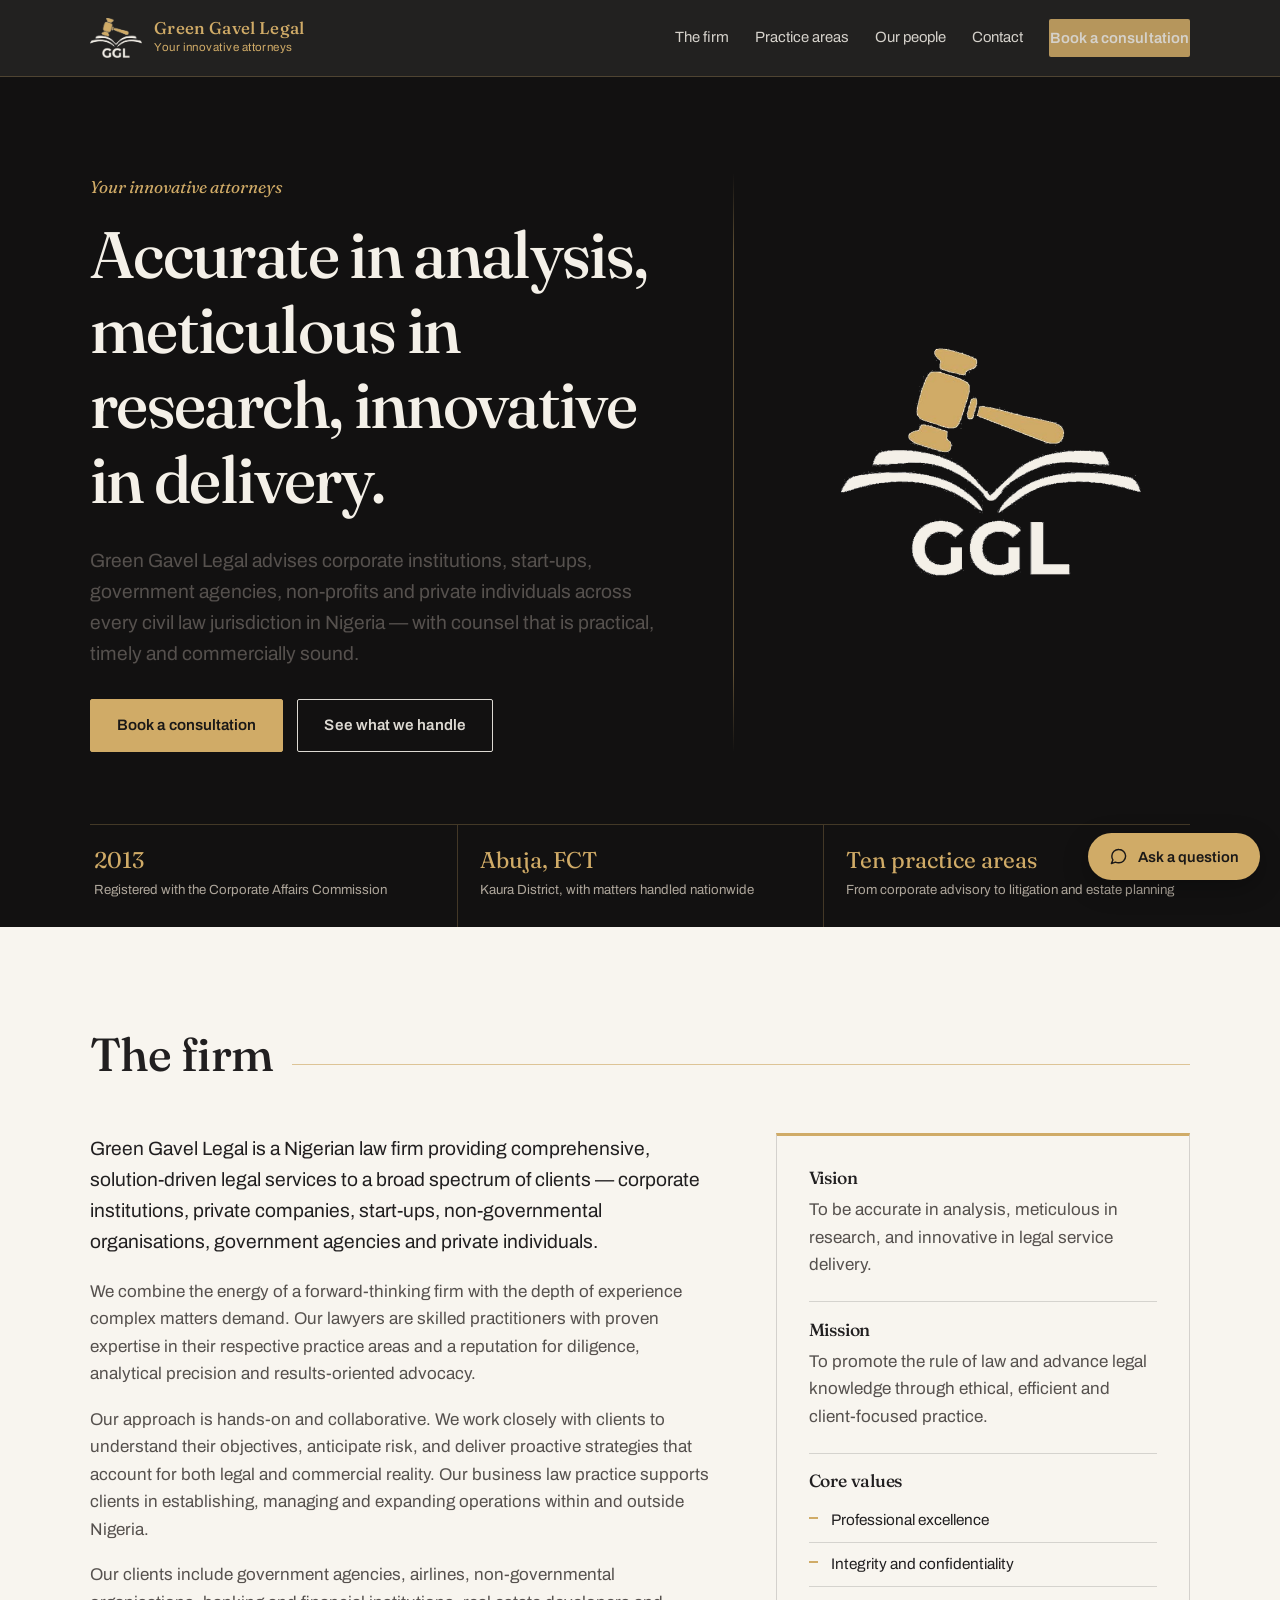
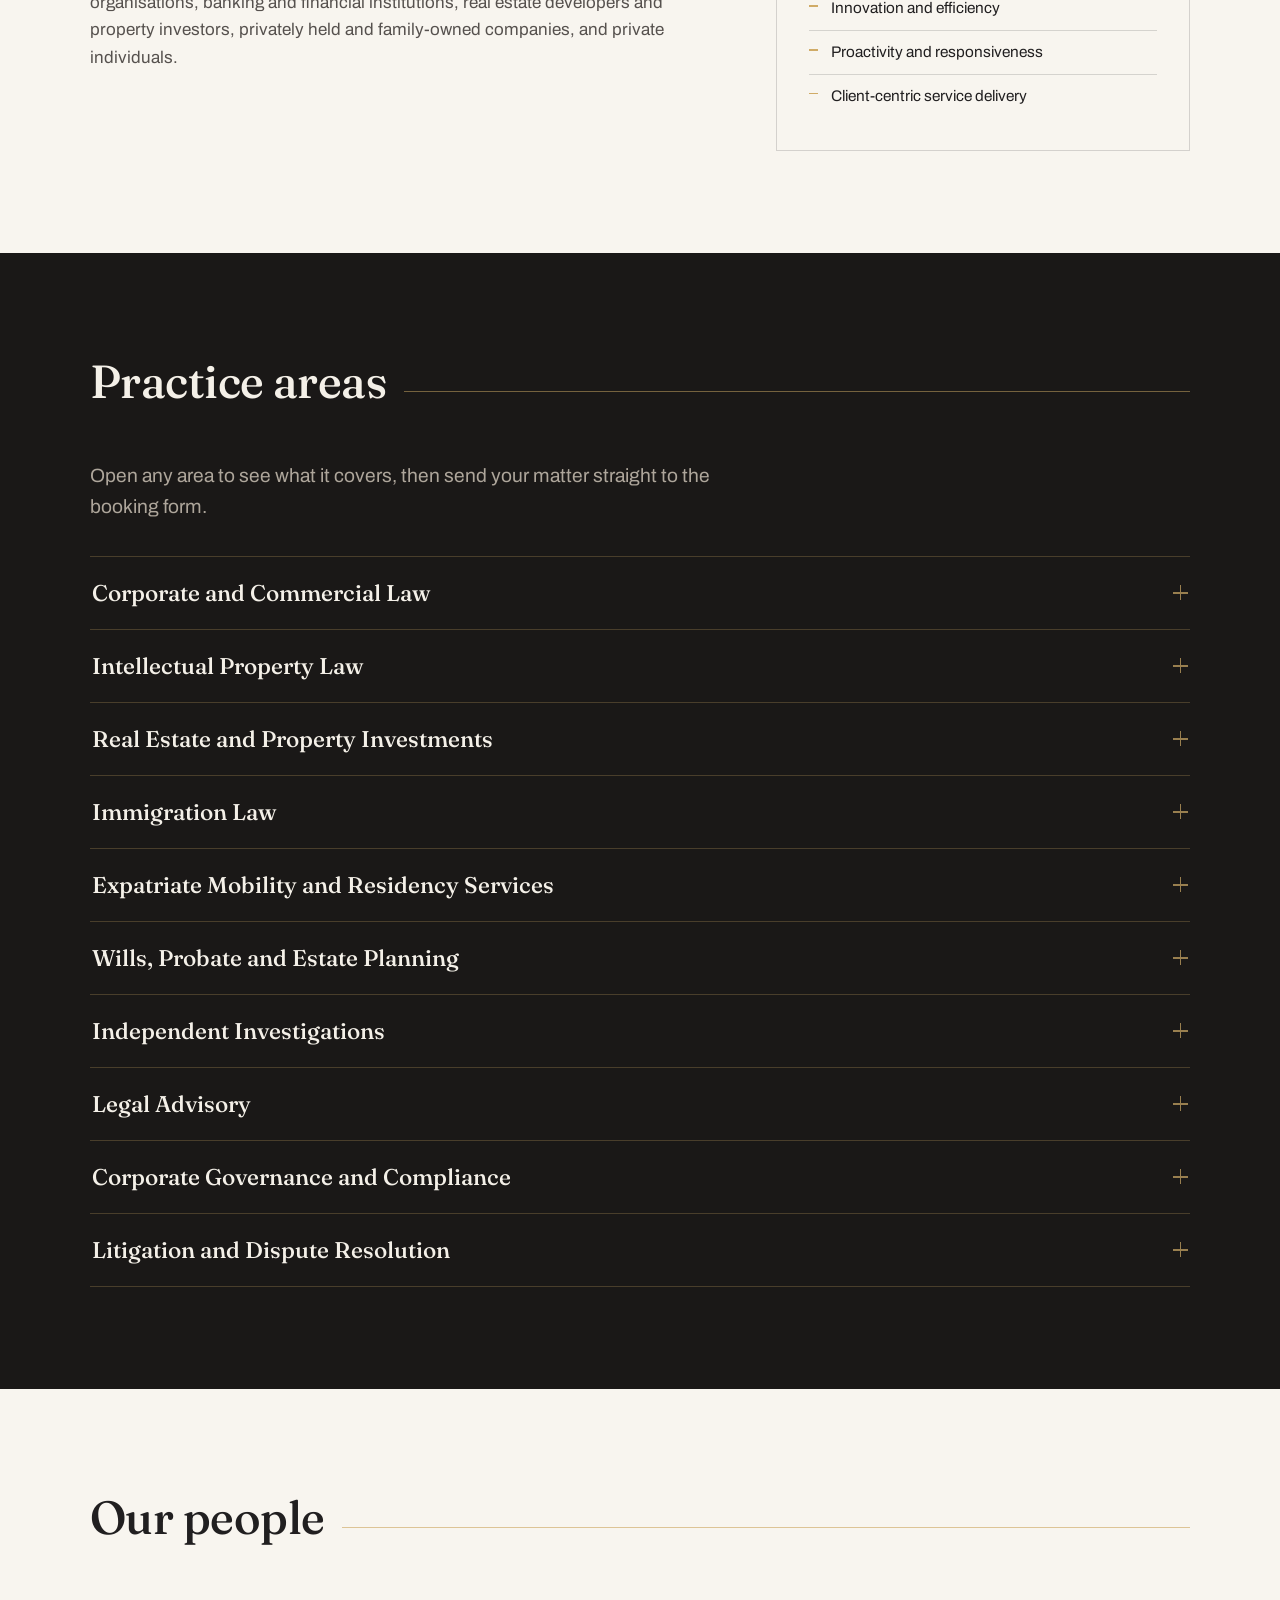
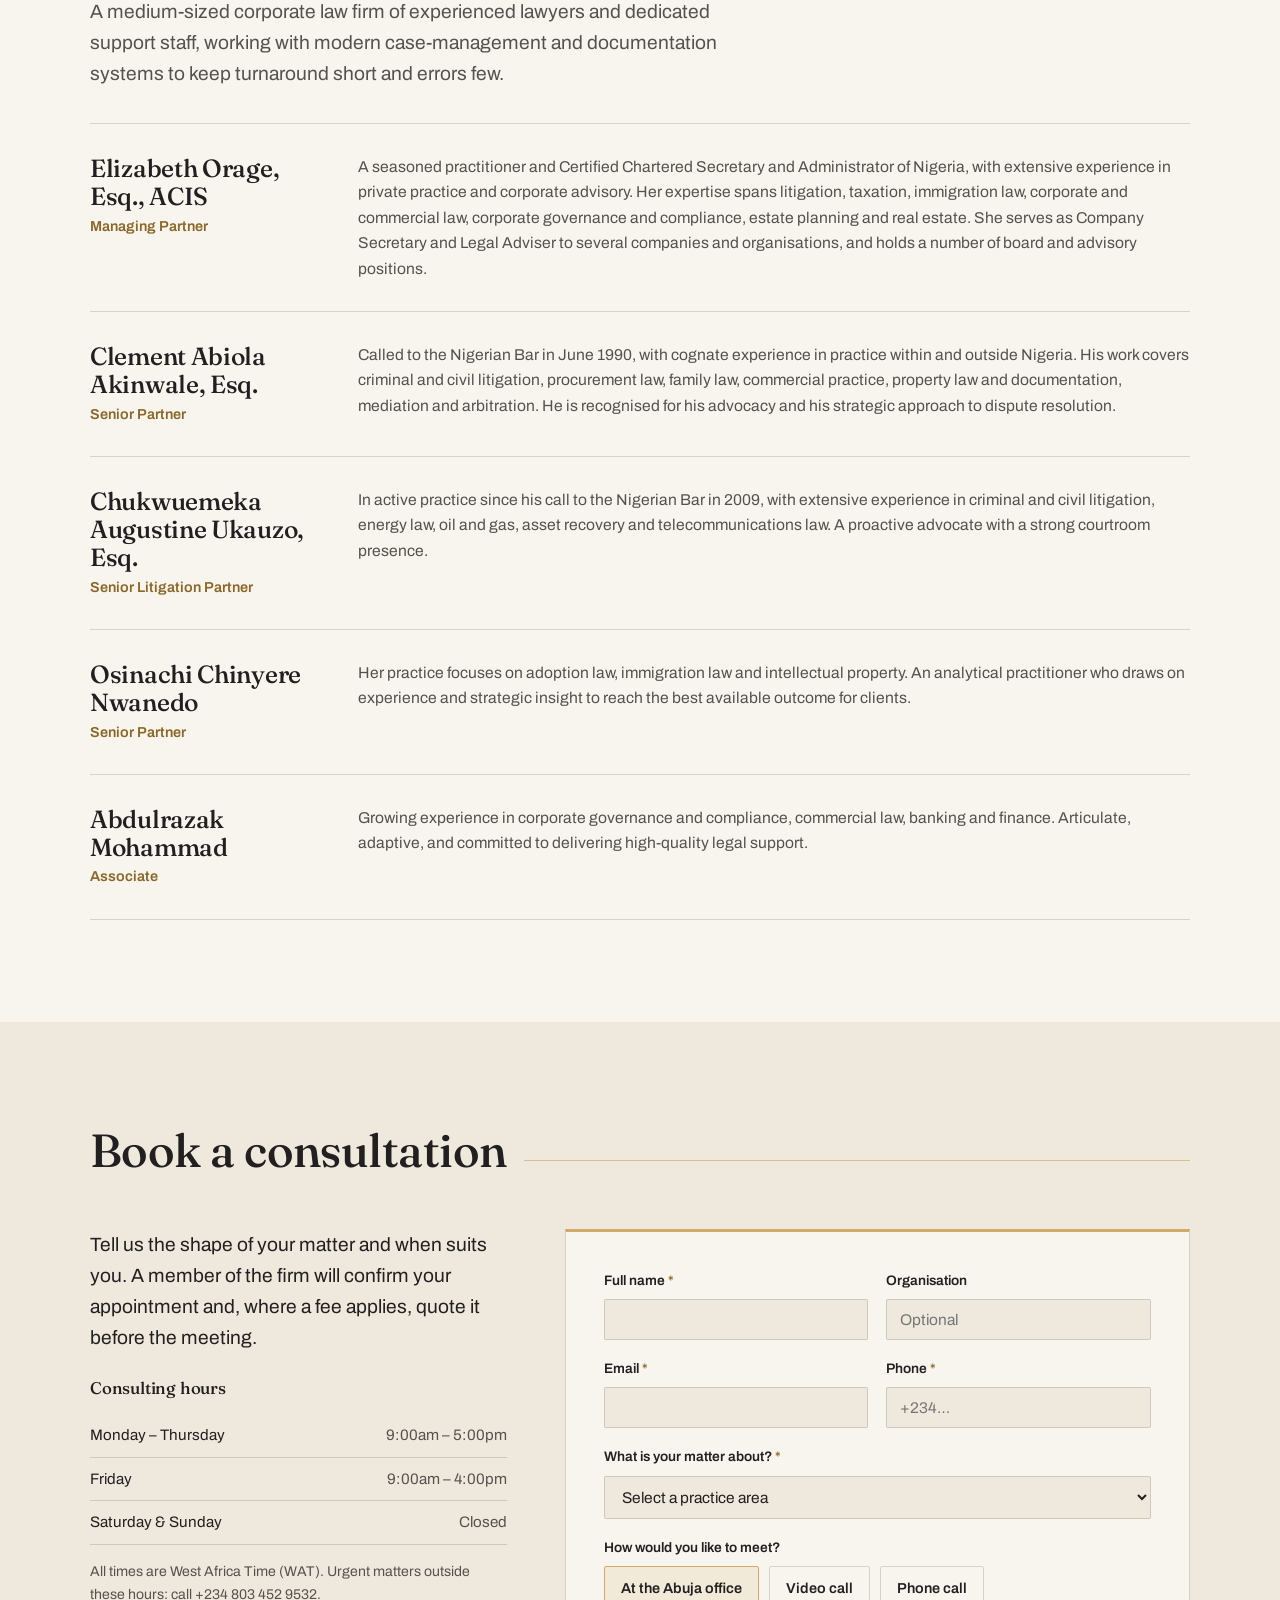
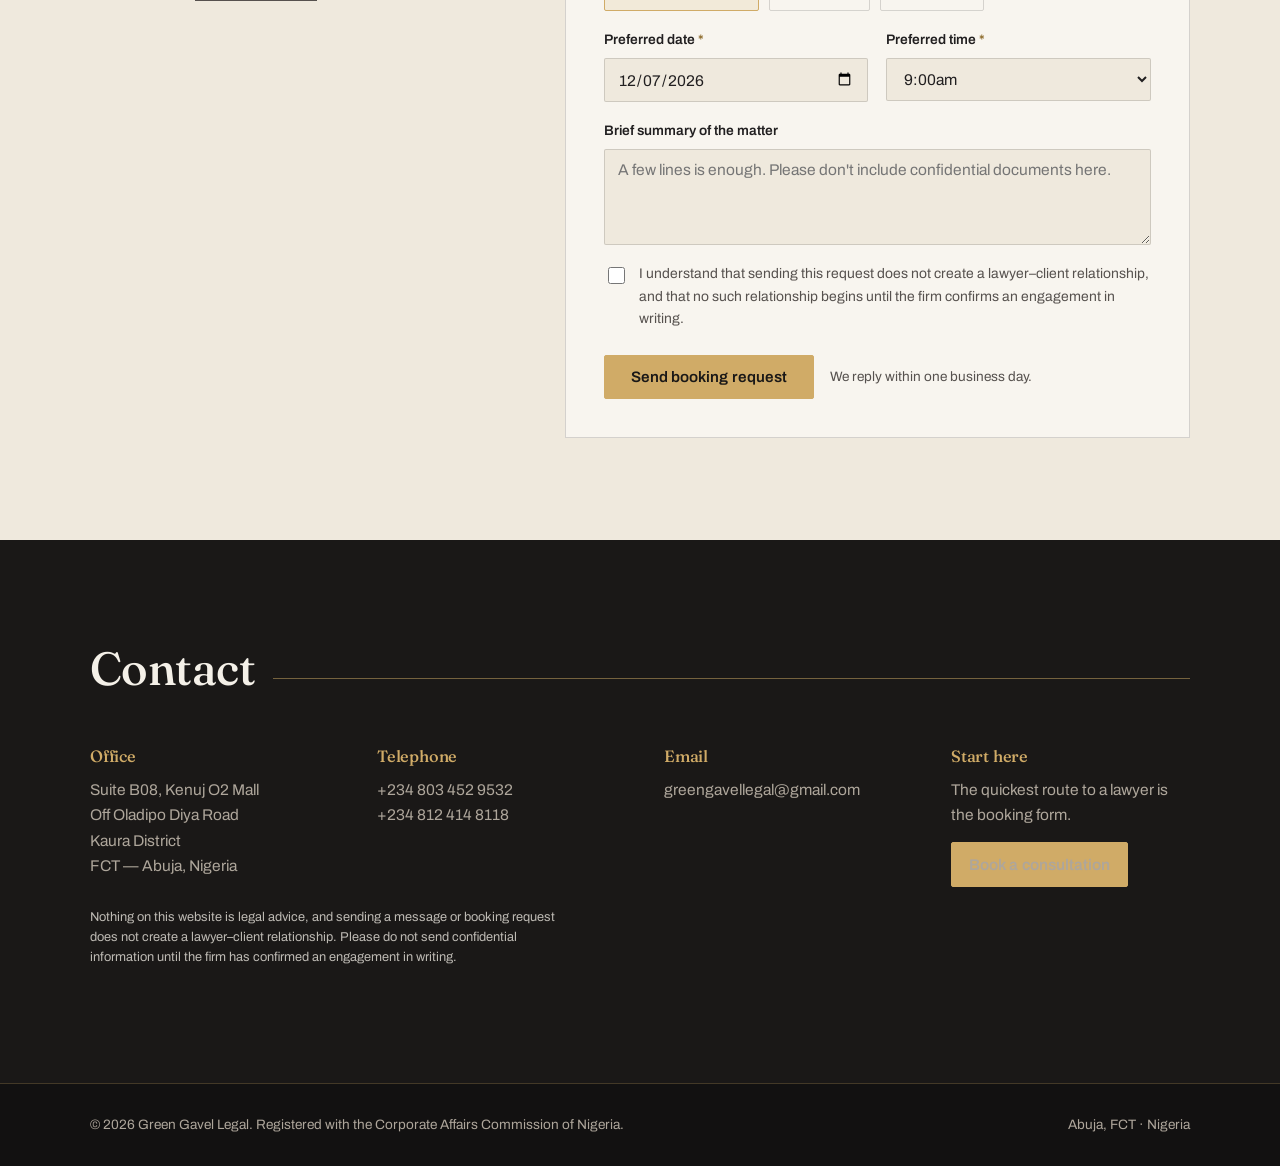
==== index.html @ e592cafc "Rename index.html.html to index.html" ====
<!DOCTYPE html>
<html lang="en">
<head>
<meta charset="utf-8">
<meta name="viewport" content="width=device-width, initial-scale=1, viewport-fit=cover">
<title>Green Gavel Legal — Your Innovative Attorneys</title>
<meta name="description" content="Green Gavel Legal is a Nigerian law firm in Abuja providing corporate, commercial, property, immigration and dispute resolution services across all civil jurisdictions in Nigeria.">
<link rel="preconnect" href="https://fonts.googleapis.com">
<link rel="preconnect" href="https://fonts.gstatic.com" crossorigin>
<link href="https://fonts.googleapis.com/css2?family=Archivo:ital,wght@0,400;0,500;0,600;1,400&family=Fraunces:opsz,wght@9..144,400;9..144,500;9..144,600&display=swap" rel="stylesheet">
<style>
:root{
  --gold:#D0AB67;
  --gold-soft:#E4C994;
  --gold-deep:#8A6726;

  --lite-bg:#F8F5EF;
  --lite-bg2:#EFE9DD;
  --lite-fg:#211F20;
  --lite-mut:#56514E;
  --lite-rule:rgba(33,31,32,.16);
  --lite-goldtext:var(--gold-deep);

  --dark-bg:#1A1817;
  --dark-bg2:#121111;
  --dark-fg:#F4F0E8;
  --dark-mut:#AEA69B;
  --dark-rule:rgba(208,171,103,.26);

  --maxw:1180px;
  --ff-display:"Fraunces",Georgia,"Times New Roman",serif;
  --ff-body:"Archivo","Helvetica Neue",Arial,sans-serif;

  box-sizing:border-box;
  padding-top:env(safe-area-inset-top,0px);
  padding-bottom:env(safe-area-inset-bottom,0px);
}
@media (prefers-color-scheme:dark){
  :root:not([data-theme="light"]){
    --lite-bg:#211F1E; --lite-bg2:#1A1918; --lite-fg:#F4F0E8; --lite-mut:#ABA49A;
    --lite-rule:rgba(244,240,232,.16); --lite-goldtext:var(--gold-soft);
    --dark-bg:#141313; --dark-bg2:#0D0C0C;
  }
}
:root[data-theme="dark"]{
  --lite-bg:#211F1E; --lite-bg2:#1A1918; --lite-fg:#F4F0E8; --lite-mut:#ABA49A;
  --lite-rule:rgba(244,240,232,.16); --lite-goldtext:var(--gold-soft);
  --dark-bg:#141313; --dark-bg2:#0D0C0C;
}
html{scroll-padding-top:calc(100px + env(safe-area-inset-top,0px));scroll-behavior:smooth}
@media (prefers-reduced-motion:reduce){html{scroll-behavior:auto}*,*::before,*::after{animation-duration:.001ms!important;transition-duration:.001ms!important}}
*,*::before,*::after{box-sizing:inherit}
body{
  margin:0;background:var(--lite-bg);color:var(--lite-fg);
  font-family:var(--ff-body);font-size:17px;line-height:1.62;
  -webkit-font-smoothing:antialiased;overflow-x:hidden;
}
img{max-width:100%;height:auto;display:block}
a{color:inherit}
:focus-visible{outline:2.5px solid var(--gold);outline-offset:3px;border-radius:2px}

.wrap{max-width:var(--maxw);margin:0 auto;padding:0 clamp(18px,4.5vw,40px)}

/* ---------- bands ---------- */
.band{padding:clamp(60px,8vw,110px) 0;position:relative}
.band-lite{background:var(--lite-bg);color:var(--lite-fg)}
.band-lite2{background:var(--lite-bg2);color:var(--lite-fg)}
.band-ink{background:var(--dark-bg);color:var(--dark-fg)}
.band-ink2{background:var(--dark-bg2);color:var(--dark-fg)}
.band-ink .muted,.band-ink2 .muted{color:var(--dark-mut)}
.muted{color:var(--lite-mut)}
.goldtext{color:var(--lite-goldtext)}
.band-ink .goldtext,.band-ink2 .goldtext{color:var(--gold)}

/* ---------- type ---------- */
h1,h2,h3,h4{font-family:var(--ff-display);font-weight:500;margin:0;line-height:1.14;letter-spacing:-.012em}
h1{font-size:clamp(2.3rem,5.6vw,4.1rem);letter-spacing:-.025em}
h2{font-size:clamp(1.85rem,3.9vw,2.9rem)}
h3{font-size:clamp(1.2rem,2.1vw,1.55rem)}
p{margin:0 0 1.05em}
.lede{font-size:clamp(1.05rem,1.6vw,1.2rem);max-width:60ch}
.narrow{max-width:66ch}

.sechead{display:flex;align-items:baseline;gap:18px;margin-bottom:clamp(30px,4vw,52px)}
.sechead h2{flex:0 1 auto}
.sechead .rule{flex:1 1 auto;height:1px;background:var(--gold);opacity:.5;transform:translateY(-6px)}
.band-lite .sechead .rule,.band-lite2 .sechead .rule{opacity:.65}

/* ---------- nav ---------- */
.nav{
  position:sticky;top:env(safe-area-inset-top,0px);z-index:60;
  background:rgba(18,17,17,.93);backdrop-filter:saturate(1.2) blur(10px);
  border-bottom:1px solid var(--dark-rule);color:var(--dark-fg);
}
.nav-in{display:flex;align-items:center;gap:20px;height:76px}
.brand{display:flex;align-items:center;gap:12px;text-decoration:none;margin-right:auto;flex-shrink:0}
.brand img{height:40px;width:auto}
.brand b{font-family:var(--ff-display);font-weight:500;font-size:1.06rem;letter-spacing:.01em;line-height:1.1;display:block}
.brand span{display:block;font-size:.72rem;color:var(--gold);letter-spacing:.04em}
.navlinks{display:flex;gap:26px;align-items:center}
.navlinks a{text-decoration:none;font-size:.93rem;color:var(--dark-fg);opacity:.85;padding:6px 0;border-bottom:1px solid transparent;transition:border-color .18s,opacity .18s}
.navlinks a:hover{opacity:1;border-bottom-color:var(--gold)}
.navtoggle{display:none;background:none;border:1px solid var(--dark-rule);color:var(--dark-fg);border-radius:3px;padding:9px 11px;cursor:pointer;line-height:0}
.navtoggle svg{width:20px;height:20px}

/* ---------- buttons ---------- */
.btn{
  display:inline-flex;align-items:center;justify-content:center;gap:9px;
  font-family:var(--ff-body);font-size:.95rem;font-weight:600;letter-spacing:.005em;
  padding:13px 26px;border-radius:2px;border:1.5px solid transparent;
  text-decoration:none;cursor:pointer;transition:background .18s,color .18s,border-color .18s;
}
.btn-gold{background:var(--gold);color:#1A1817;border-color:var(--gold)}
.btn-gold:hover{background:var(--gold-soft);border-color:var(--gold-soft)}
.btn-ghost{background:transparent;color:inherit;border-color:currentColor;opacity:.9}
.btn-ghost:hover{border-color:var(--gold);color:var(--gold);opacity:1}
.btn-sm{padding:9px 17px;font-size:.87rem}

/* ---------- hero ---------- */
.hero{background:var(--dark-bg2);color:var(--dark-fg);padding:clamp(56px,7.5vw,104px) 0 0;position:relative;overflow:hidden}
.hero-grid{display:grid;grid-template-columns:1.25fr 1px .85fr;gap:clamp(28px,4.5vw,58px);align-items:center}
.spine{background:linear-gradient(to bottom,transparent,var(--gold) 14%,var(--gold) 86%,transparent);opacity:.42;align-self:stretch}
.hero h1{margin-bottom:.42em}
.hero .tagline{font-family:var(--ff-display);font-style:italic;color:var(--gold);font-size:1.07rem;margin-bottom:1.1rem}
.hero-cta{display:flex;flex-wrap:wrap;gap:14px;margin-top:30px}
.hero-mark{display:flex;justify-content:center}
.hero-mark img{width:min(300px,78%)}
.facts{display:grid;grid-template-columns:repeat(3,1fr);border-top:1px solid var(--dark-rule);margin-top:clamp(44px,6vw,72px)}
.facts>div{padding:22px 4px 26px}
.facts>div+div{border-left:1px solid var(--dark-rule);padding-left:22px}
.facts .n{font-family:var(--ff-display);font-size:clamp(1.15rem,2vw,1.42rem);color:var(--gold);line-height:1.2}
.facts .l{font-size:.83rem;color:var(--dark-mut);margin-top:5px}

/* ---------- overview ---------- */
.two{display:grid;grid-template-columns:1.35fr .9fr;gap:clamp(30px,5vw,64px);align-items:start}
.docket{border:1px solid var(--lite-rule);border-top:3px solid var(--gold);padding:clamp(22px,3vw,32px);background:transparent}
.docket h3{font-size:1.1rem;margin-bottom:.5rem}
.docket h3+p{margin-bottom:1.4rem}
.docket h3~h3{padding-top:1.1rem;border-top:1px solid var(--lite-rule)}
.values{list-style:none;margin:0;padding:0}
.values li{padding:9px 0 9px 22px;position:relative;font-size:.96rem;border-bottom:1px solid var(--lite-rule)}
.values li:last-child{border-bottom:0}
.values li::before{content:"";position:absolute;left:0;top:18px;width:9px;height:1.5px;background:var(--gold)}

/* ---------- practice index ---------- */
.index{border-top:1px solid var(--dark-rule)}
.item{border-bottom:1px solid var(--dark-rule)}
.item-head{display:flex;align-items:center;gap:16px;width:100%;background:none;border:0;color:inherit;
  font-family:var(--ff-display);font-size:clamp(1.08rem,2.1vw,1.42rem);font-weight:500;
  text-align:left;padding:22px 2px;cursor:pointer;transition:color .18s}
.item-head:hover{color:var(--gold)}
.item-head .plus{margin-left:auto;flex-shrink:0;width:15px;height:15px;position:relative;opacity:.7}
.item-head .plus::before,.item-head .plus::after{content:"";position:absolute;background:var(--gold);inset:0;margin:auto}
.item-head .plus::before{width:15px;height:1.5px}
.item-head .plus::after{width:1.5px;height:15px;transition:transform .22s}
.item.open .item-head .plus::after{transform:scaleY(0)}
.item.open .item-head{color:var(--gold)}
.item-body{display:none;padding:0 2px 26px;max-width:68ch}
.item.open .item-body{display:block}
.item-body p{color:var(--dark-mut);margin-bottom:16px}

/* ---------- team ---------- */
.roster{display:grid;gap:0;border-top:1px solid var(--lite-rule)}
.person{display:grid;grid-template-columns:230px 1fr;gap:clamp(18px,3vw,44px);padding:30px 0;border-bottom:1px solid var(--lite-rule)}
.person h3{margin-bottom:4px}
.person .role{color:var(--lite-goldtext);font-size:.9rem;font-weight:600}
.person p{margin:0;color:var(--lite-mut);font-size:.98rem}

/* ---------- booking ---------- */
.formwrap{display:grid;grid-template-columns:.8fr 1.2fr;gap:clamp(28px,4.5vw,60px);align-items:start}
.form-panel{border:1px solid var(--lite-rule);border-top:3px solid var(--gold);padding:clamp(22px,3.4vw,38px);background:var(--lite-bg)}
.fields{display:grid;grid-template-columns:1fr 1fr;gap:18px}
.f{display:flex;flex-direction:column;gap:7px}
.f.full{grid-column:1/-1}
.f label{font-size:.86rem;font-weight:600}
.f .req{color:var(--gold-deep)}
:root[data-theme="dark"] .f .req{color:var(--gold-soft)}
@media (prefers-color-scheme:dark){:root:not([data-theme="light"]) .f .req{color:var(--gold-soft)}}
.f input,.f select,.f textarea{
  font-family:var(--ff-body);font-size:.97rem;color:var(--lite-fg);
  background:var(--lite-bg2);border:1px solid var(--lite-rule);border-radius:2px;
  padding:11px 13px;width:100%;transition:border-color .18s}
.f textarea{resize:vertical;min-height:96px}
.f input:focus,.f select:focus,.f textarea:focus{border-color:var(--gold);outline-offset:1px}
.f .err{font-size:.8rem;color:#C0392B;display:none}
:root[data-theme="dark"] .f .err{color:#F0857A}
@media (prefers-color-scheme:dark){:root:not([data-theme="light"]) .f .err{color:#F0857A}}
.f.bad input,.f.bad select,.f.bad textarea{border-color:#C0392B}
.f.bad .err{display:block}
.choices{display:flex;flex-wrap:wrap;gap:10px}
.choice{position:relative}
.choice input{position:absolute;opacity:0;width:1px;height:1px}
.choice span{display:block;border:1px solid var(--lite-rule);border-radius:2px;padding:10px 16px;font-size:.9rem;cursor:pointer;transition:border-color .16s,background .16s}
.choice input:checked+span{border-color:var(--gold);background:rgba(208,171,103,.16);font-weight:600}
.choice input:focus-visible+span{outline:2.5px solid var(--gold);outline-offset:2px}
.consent{display:flex;gap:11px;align-items:flex-start;font-size:.87rem;color:var(--lite-mut);grid-column:1/-1}
.consent input{margin-top:4px;accent-color:var(--gold);width:17px;height:17px;flex-shrink:0}
.formfoot{display:flex;flex-wrap:wrap;gap:16px;align-items:center;margin-top:24px}
.result{display:none;border:1px solid var(--gold);border-left-width:3px;padding:22px;margin-top:24px}
.result.show{display:block}
.result h3{margin-bottom:8px}
.result .ref{font-family:var(--ff-display);color:var(--lite-goldtext);font-size:1.15rem;letter-spacing:.04em}
.result .handoff{display:flex;flex-wrap:wrap;gap:12px;margin-top:16px}
.hours{list-style:none;margin:16px 0 0;padding:0;font-size:.95rem}
.hours li{display:flex;justify-content:space-between;gap:16px;padding:9px 0;border-bottom:1px solid var(--lite-rule)}
.hours li span:last-child{color:var(--lite-mut)}

/* ---------- contact ---------- */
.contact-grid{display:grid;grid-template-columns:repeat(auto-fit,minmax(215px,1fr));gap:clamp(24px,4vw,48px)}
.contact-grid h3{font-size:1.02rem;margin-bottom:12px;color:var(--gold)}
.contact-grid p,.contact-grid a{color:var(--dark-mut);font-size:.97rem;text-decoration:none}
.contact-grid a:hover{color:var(--gold)}

footer{background:var(--dark-bg2);color:var(--dark-mut);border-top:1px solid var(--dark-rule);padding:30px 0;font-size:.85rem}
.foot-in{display:flex;flex-wrap:wrap;gap:14px;justify-content:space-between;align-items:center}
.disclaimer{max-width:68ch;margin-top:14px;font-size:.8rem;opacity:.75;line-height:1.55}

/* ---------- chat ---------- */
.chat-fab{
  position:fixed;right:20px;bottom:calc(20px + env(safe-area-inset-bottom,0px));z-index:70;
  display:flex;align-items:center;gap:10px;background:var(--gold);color:#1A1817;
  border:0;border-radius:40px;padding:14px 21px;cursor:pointer;
  font-family:var(--ff-body);font-weight:600;font-size:.92rem;
  box-shadow:0 8px 26px rgba(0,0,0,.28);transition:background .18s,transform .18s}
.chat-fab:hover{background:var(--gold-soft);transform:translateY(-2px)}
.chat-fab svg{width:19px;height:19px}
.chat-fab.hide{display:none}
.chat{
  position:fixed;right:20px;bottom:calc(20px + env(safe-area-inset-bottom,0px));z-index:71;
  width:min(382px,calc(100vw - 40px));height:min(620px,calc(100vh - 110px));
  display:none;flex-direction:column;background:var(--dark-bg);color:var(--dark-fg);
  border:1px solid var(--dark-rule);border-radius:6px;overflow:hidden;
  box-shadow:0 18px 54px rgba(0,0,0,.4)}
.chat.open{display:flex}
.chat-head{display:flex;align-items:center;gap:11px;padding:14px 16px;border-bottom:1px solid var(--dark-rule);background:var(--dark-bg2);flex-shrink:0}
.chat-head img{height:30px;width:auto}
.chat-head .t{font-family:var(--ff-display);font-size:1rem;line-height:1.2}
.chat-head .s{font-size:.74rem;color:var(--dark-mut)}
.chat-close{margin-left:auto;background:none;border:0;color:var(--dark-mut);font-size:22px;line-height:1;cursor:pointer;padding:4px 7px;border-radius:3px}
.chat-close:hover{color:var(--gold)}
.chat-log{flex:1 1 auto;overflow-y:auto;padding:16px;display:flex;flex-direction:column;gap:12px}
.msg{max-width:88%;padding:11px 14px;border-radius:9px;font-size:.93rem;line-height:1.55;white-space:pre-wrap;word-wrap:break-word}
.msg.bot{background:rgba(244,240,232,.07);border:1px solid var(--dark-rule);align-self:flex-start;border-bottom-left-radius:2px}
.msg.user{background:var(--gold);color:#1A1817;align-self:flex-end;border-bottom-right-radius:2px}
.msg.sys{align-self:center;background:none;border:0;color:var(--dark-mut);font-size:.79rem;text-align:center;padding:2px 0;max-width:100%}
.chips{display:flex;flex-wrap:wrap;gap:8px;align-self:flex-start;max-width:100%}
.chip{background:none;border:1px solid var(--dark-rule);color:var(--dark-mut);border-radius:20px;padding:7px 13px;font-size:.81rem;font-family:var(--ff-body);cursor:pointer;transition:color .16s,border-color .16s}
.chip:hover{color:var(--gold);border-color:var(--gold)}
.chat-foot{border-top:1px solid var(--dark-rule);padding:11px 12px;flex-shrink:0;background:var(--dark-bg2)}
.chat-in{display:flex;gap:9px;align-items:flex-end}
.chat-in textarea{flex:1;background:rgba(244,240,232,.06);border:1px solid var(--dark-rule);border-radius:4px;color:var(--dark-fg);
  font-family:var(--ff-body);font-size:.93rem;padding:10px 12px;resize:none;max-height:110px;min-height:42px;line-height:1.45}
.chat-in textarea:focus{border-color:var(--gold)}
.chat-in button{background:var(--gold);border:0;border-radius:4px;color:#1A1817;width:42px;height:42px;cursor:pointer;flex-shrink:0;display:grid;place-items:center}
.chat-in button:disabled{opacity:.45;cursor:not-allowed}
.chat-in button svg{width:18px;height:18px}
.chat-note{font-size:.71rem;color:var(--dark-mut);margin-top:8px;text-align:center;opacity:.85}
.dots span{display:inline-block;width:5px;height:5px;border-radius:50%;background:var(--gold);margin-right:4px;animation:bl 1.2s infinite}
.dots span:nth-child(2){animation-delay:.18s}.dots span:nth-child(3){animation-delay:.36s}
@keyframes bl{0%,60%,100%{opacity:.25}30%{opacity:1}}

/* ---------- responsive ---------- */
@media (max-width:900px){
  .navlinks{display:none;position:absolute;top:100%;left:0;right:0;background:var(--dark-bg2);
    border-bottom:1px solid var(--dark-rule);flex-direction:column;align-items:stretch;gap:0;padding:8px 0}
  .navlinks.open{display:flex}
  .navlinks a{padding:13px clamp(18px,4.5vw,40px);border-bottom:0}
  .navlinks a:hover{background:rgba(208,171,103,.1);border-bottom-color:transparent}
  .navlinks .btn{margin:10px clamp(18px,4.5vw,40px)}
  .navtoggle{display:block}
  .hero-grid{grid-template-columns:1fr}
  .spine{display:none}
  .hero-mark{order:-1;justify-content:flex-start;margin-bottom:8px}
  .hero-mark img{width:150px}
  .two,.formwrap{grid-template-columns:1fr}
  .person{grid-template-columns:1fr;gap:10px}
}
@media (max-width:620px){
  body{font-size:16px}
  .fields{grid-template-columns:1fr}
  .facts{grid-template-columns:1fr}
  .facts>div+div{border-left:0;border-top:1px solid var(--dark-rule);padding-left:4px}
  .brand span{display:none}
  .chat{right:0;left:0;bottom:0;width:100%;height:100dvh;border-radius:0;border:0;
    padding-bottom:env(safe-area-inset-bottom,0px);padding-top:env(safe-area-inset-top,0px)}
  .chat-fab{right:14px;bottom:calc(14px + env(safe-area-inset-bottom,0px));padding:13px 18px}
}
</style>
</head>
<body>

<header class="nav">
  <div class="wrap nav-in">
    <a class="brand" href="#top">
      <img src="[data-uri]" alt="Green Gavel Legal">
      <span><b>Green Gavel Legal</b><span>Your innovative attorneys</span></span>
    </a>
    <button class="navtoggle" id="navtoggle" aria-label="Open menu" aria-expanded="false" aria-controls="navlinks">
      <svg viewBox="0 0 24 24" fill="none" stroke="currentColor" stroke-width="1.8"><path d="M3 6h18M3 12h18M3 18h18"/></svg>
    </button>
    <nav class="navlinks" id="navlinks">
      <a href="#firm">The firm</a>
      <a href="#practice">Practice areas</a>
      <a href="#people">Our people</a>
      <a href="#contact">Contact</a>
      <a class="btn btn-gold btn-sm" href="#book">Book a consultation</a>
    </nav>
  </div>
</header>

<main id="top">

  <!-- HERO -->
  <section class="hero">
    <div class="wrap">
      <div class="hero-grid">
        <div>
          <p class="tagline">Your innovative attorneys</p>
          <h1>Accurate in analysis, meticulous in research, innovative in delivery.</h1>
          <p class="lede muted">Green Gavel Legal advises corporate institutions, start-ups, government agencies, non-profits and private individuals across every civil law jurisdiction in Nigeria — with counsel that is practical, timely and commercially sound.</p>
          <div class="hero-cta">
            <a class="btn btn-gold" href="#book">Book a consultation</a>
            <a class="btn btn-ghost" href="#practice">See what we handle</a>
          </div>
        </div>
        <div class="spine" aria-hidden="true"></div>
        <div class="hero-mark"><img src="[data-uri]" alt=""></div>
      </div>
      <div class="facts">
        <div><div class="n">2013</div><div class="l">Registered with the Corporate Affairs Commission</div></div>
        <div><div class="n">Abuja, FCT</div><div class="l">Kaura District, with matters handled nationwide</div></div>
        <div><div class="n">Ten practice areas</div><div class="l">From corporate advisory to litigation and estate planning</div></div>
      </div>
    </div>
  </section>

  <!-- FIRM -->
  <section class="band band-lite" id="firm">
    <div class="wrap">
      <div class="sechead"><h2>The firm</h2><div class="rule"></div></div>
      <div class="two">
        <div>
          <p class="lede">Green Gavel Legal is a Nigerian law firm providing comprehensive, solution-driven legal services to a broad spectrum of clients — corporate institutions, private companies, start-ups, non-governmental organisations, government agencies and private individuals.</p>
          <p class="muted narrow">We combine the energy of a forward-thinking firm with the depth of experience complex matters demand. Our lawyers are skilled practitioners with proven expertise in their respective practice areas and a reputation for diligence, analytical precision and results-oriented advocacy.</p>
          <p class="muted narrow">Our approach is hands-on and collaborative. We work closely with clients to understand their objectives, anticipate risk, and deliver proactive strategies that account for both legal and commercial reality. Our business law practice supports clients in establishing, managing and expanding operations within and outside Nigeria.</p>
          <p class="muted narrow">Our clients include government agencies, airlines, non-governmental organisations, banking and financial institutions, real estate developers and property investors, privately held and family-owned companies, and private individuals.</p>
        </div>
        <aside class="docket">
          <h3>Vision</h3>
          <p class="muted">To be accurate in analysis, meticulous in research, and innovative in legal service delivery.</p>
          <h3>Mission</h3>
          <p class="muted">To promote the rule of law and advance legal knowledge through ethical, efficient and client-focused practice.</p>
          <h3>Core values</h3>
          <ul class="values">
            <li>Professional excellence</li>
            <li>Integrity and confidentiality</li>
            <li>Innovation and efficiency</li>
            <li>Proactivity and responsiveness</li>
            <li>Client-centric service delivery</li>
          </ul>
        </aside>
      </div>
    </div>
  </section>

  <!-- PRACTICE -->
  <section class="band band-ink" id="practice">
    <div class="wrap">
      <div class="sechead"><h2>Practice areas</h2><div class="rule"></div></div>
      <p class="lede muted" style="margin-bottom:34px">Open any area to see what it covers, then send your matter straight to the booking form.</p>
      <div class="index" id="practiceIndex"></div>
    </div>
  </section>

  <!-- PEOPLE -->
  <section class="band band-lite" id="people">
    <div class="wrap">
      <div class="sechead"><h2>Our people</h2><div class="rule"></div></div>
      <p class="lede muted" style="margin-bottom:34px">A medium-sized corporate law firm of experienced lawyers and dedicated support staff, working with modern case-management and documentation systems to keep turnaround short and errors few.</p>
      <div class="roster">
        <article class="person">
          <div><h3>Elizabeth Orage, Esq., ACIS</h3><div class="role">Managing Partner</div></div>
          <p>A seasoned practitioner and Certified Chartered Secretary and Administrator of Nigeria, with extensive experience in private practice and corporate advisory. Her expertise spans litigation, taxation, immigration law, corporate and commercial law, corporate governance and compliance, estate planning and real estate. She serves as Company Secretary and Legal Adviser to several companies and organisations, and holds a number of board and advisory positions.</p>
        </article>
        <article class="person">
          <div><h3>Clement Abiola Akinwale, Esq.</h3><div class="role">Senior Partner</div></div>
          <p>Called to the Nigerian Bar in June 1990, with cognate experience in practice within and outside Nigeria. His work covers criminal and civil litigation, procurement law, family law, commercial practice, property law and documentation, mediation and arbitration. He is recognised for his advocacy and his strategic approach to dispute resolution.</p>
        </article>
        <article class="person">
          <div><h3>Chukwuemeka Augustine Ukauzo, Esq.</h3><div class="role">Senior Litigation Partner</div></div>
          <p>In active practice since his call to the Nigerian Bar in 2009, with extensive experience in criminal and civil litigation, energy law, oil and gas, asset recovery and telecommunications law. A proactive advocate with a strong courtroom presence.</p>
        </article>
        <article class="person">
          <div><h3>Osinachi Chinyere Nwanedo</h3><div class="role">Senior Partner</div></div>
          <p>Her practice focuses on adoption law, immigration law and intellectual property. An analytical practitioner who draws on experience and strategic insight to reach the best available outcome for clients.</p>
        </article>
        <article class="person">
          <div><h3>Abdulrazak Mohammad</h3><div class="role">Associate</div></div>
          <p>Growing experience in corporate governance and compliance, commercial law, banking and finance. Articulate, adaptive, and committed to delivering high-quality legal support.</p>
        </article>
      </div>
    </div>
  </section>

  <!-- BOOKING -->
  <section class="band band-lite2" id="book">
    <div class="wrap">
      <div class="sechead"><h2>Book a consultation</h2><div class="rule"></div></div>
      <div class="formwrap">
        <div>
          <p class="lede">Tell us the shape of your matter and when suits you. A member of the firm will confirm your appointment and, where a fee applies, quote it before the meeting.</p>
          <h3 style="font-size:1.05rem;margin-top:26px">Consulting hours</h3>
          <ul class="hours">
            <li><span>Monday – Thursday</span><span>9:00am – 5:00pm</span></li>
            <li><span>Friday</span><span>9:00am – 4:00pm</span></li>
            <li><span>Saturday &amp; Sunday</span><span>Closed</span></li>
          </ul>
          <p class="muted" style="font-size:.88rem;margin-top:16px">All times are West Africa Time (WAT). Urgent matters outside these hours: call <a href="tel:+2348034529532" style="color:inherit">+234 803 452 9532</a>.</p>
        </div>

        <div class="form-panel">
          <form id="bookForm" novalidate>
            <div class="fields">
              <div class="f"><label for="bName">Full name <span class="req">*</span></label>
                <input id="bName" name="name" type="text" autocomplete="name" required>
                <div class="err">Please enter your name.</div></div>
              <div class="f"><label for="bOrg">Organisation</label>
                <input id="bOrg" name="org" type="text" autocomplete="organization" placeholder="Optional"></div>
              <div class="f"><label for="bEmail">Email <span class="req">*</span></label>
                <input id="bEmail" name="email" type="email" autocomplete="email" required>
                <div class="err">Please enter a valid email address.</div></div>
              <div class="f"><label for="bPhone">Phone <span class="req">*</span></label>
                <input id="bPhone" name="phone" type="tel" autocomplete="tel" placeholder="+234…" required>
                <div class="err">Please enter a phone number we can reach you on.</div></div>
              <div class="f full"><label for="bArea">What is your matter about? <span class="req">*</span></label>
                <select id="bArea" name="area" required>
                  <option value="">Select a practice area</option>
                </select>
                <div class="err">Please choose the closest practice area.</div></div>
              <div class="f full"><label>How would you like to meet?</label>
                <div class="choices">
                  <label class="choice"><input type="radio" name="mode" value="At the Abuja office" checked><span>At the Abuja office</span></label>
                  <label class="choice"><input type="radio" name="mode" value="Video call"><span>Video call</span></label>
                  <label class="choice"><input type="radio" name="mode" value="Phone call"><span>Phone call</span></label>
                </div></div>
              <div class="f"><label for="bDate">Preferred date <span class="req">*</span></label>
                <input id="bDate" name="date" type="date" required>
                <div class="err" id="dateErr">Please choose a weekday that has not already passed.</div></div>
              <div class="f"><label for="bTime">Preferred time <span class="req">*</span></label>
                <select id="bTime" name="time" required>
                  <option value="9:00am">9:00am</option><option value="10:00am">10:00am</option>
                  <option value="11:00am">11:00am</option><option value="12:00pm">12:00pm</option>
                  <option value="2:00pm">2:00pm</option><option value="3:00pm">3:00pm</option>
                  <option value="4:00pm">4:00pm</option>
                </select></div>
              <div class="f full"><label for="bNotes">Brief summary of the matter</label>
                <textarea id="bNotes" name="notes" placeholder="A few lines is enough. Please don't include confidential documents here."></textarea></div>
              <label class="consent"><input type="checkbox" id="bConsent" required>
                <span>I understand that sending this request does not create a lawyer–client relationship, and that no such relationship begins until the firm confirms an engagement in writing.</span></label>
              <div class="f full" id="consentErr" style="display:none"><div class="err" style="display:block">Please confirm you have read the note above.</div></div>
            </div>
            <div class="formfoot">
              <button class="btn btn-gold" type="submit" id="bookSubmit">Send booking request</button>
              <span class="muted" style="font-size:.85rem">We reply within one business day.</span>
            </div>
          </form>
          <div class="result" id="bookResult" role="status" aria-live="polite"></div>
        </div>
      </div>
    </div>
  </section>

  <!-- CONTACT -->
  <section class="band band-ink" id="contact">
    <div class="wrap">
      <div class="sechead"><h2>Contact</h2><div class="rule"></div></div>
      <div class="contact-grid">
        <div><h3>Office</h3><p>Suite B08, Kenuj O2 Mall<br>Off Oladipo Diya Road<br>Kaura District<br>FCT — Abuja, Nigeria</p></div>
        <div><h3>Telephone</h3><p><a href="tel:+2348034529532">+234 803 452 9532</a><br><a href="tel:+2348124148118">+234 812 414 8118</a></p></div>
        <div><h3>Email</h3><p><a href="mailto:greengavellegal@gmail.com">greengavellegal@gmail.com</a></p></div>
        <div><h3>Start here</h3><p style="margin-bottom:14px">The quickest route to a lawyer is the booking form.</p><a class="btn btn-gold btn-sm" href="#book">Book a consultation</a></div>
      </div>
      <p class="disclaimer">Nothing on this website is legal advice, and sending a message or booking request does not create a lawyer–client relationship. Please do not send confidential information until the firm has confirmed an engagement in writing.</p>
    </div>
  </section>
</main>

<footer>
  <div class="wrap foot-in">
    <div>© <span id="yr"></span> Green Gavel Legal. Registered with the Corporate Affairs Commission of Nigeria.</div>
    <div>Abuja, FCT · Nigeria</div>
  </div>
</footer>

<!-- CHAT -->
<button class="chat-fab" id="chatFab" aria-label="Open the chat assistant">
  <svg viewBox="0 0 24 24" fill="none" stroke="currentColor" stroke-width="1.8" stroke-linecap="round" stroke-linejoin="round"><path d="M21 11.5a8.4 8.4 0 0 1-9 8.4 9.3 9.3 0 0 1-3.9-.8L3 21l1.9-4.6A8.3 8.3 0 0 1 3.6 11.5a8.4 8.4 0 0 1 9-8.4 8.4 8.4 0 0 1 8.4 8.4z"/></svg>
  Ask a question
</button>

<aside class="chat" id="chat" role="dialog" aria-modal="false" aria-label="Green Gavel Legal chat assistant">
  <div class="chat-head">
    <img src="[data-uri]" alt="">
    <div><div class="t">Ask Green Gavel</div><div class="s" id="chatStatus">Here to help with the firm and bookings</div></div>
    <button class="chat-close" id="chatClose" aria-label="Close chat">&times;</button>
  </div>
  <div class="chat-log" id="chatLog"></div>
  <div class="chat-foot">
    <div class="chat-in">
      <textarea id="chatInput" rows="1" placeholder="Type your question…" aria-label="Your message"></textarea>
      <button id="chatSend" aria-label="Send message">
        <svg viewBox="0 0 24 24" fill="none" stroke="currentColor" stroke-width="2" stroke-linecap="round" stroke-linejoin="round"><path d="M4 12h15M13 6l6 6-6 6"/></svg>
      </button>
    </div>
    <div class="chat-note">General information only — not legal advice.</div>
  </div>
</aside>

<script>
(function(){
"use strict";

/* ============ firm data ============ */
var FIRM = {
  name:"Green Gavel Legal",
  phone1:"+234 803 452 9532", phone2:"+234 812 414 8118",
  wa:"2348034529532",
  email:"greengavellegal@gmail.com",
  address:"Suite B08, Kenuj O2 Mall, Off Oladipo Diya Road, Kaura District, FCT — Abuja, Nigeria"
};

var AREAS = [
  {t:"Corporate and Commercial Law",
   d:"Company formation and post-incorporation filings, shareholder and joint-venture agreements, commercial contracts, business restructuring, and day-to-day advisory for companies operating in and beyond Nigeria."},
  {t:"Intellectual Property Law",
   d:"Trademark, patent and copyright registration and renewals, licensing and assignment agreements, brand protection, and action against infringement."},
  {t:"Real Estate and Property Investments",
   d:"Title investigation and perfection, sale and lease documentation, developer and investor advisory, land use matters, and property dispute resolution."},
  {t:"Immigration Law",
   d:"Business and residence permits, regularisation of status, appeals and representation before the immigration authorities, and advice for individuals relocating to or from Nigeria."},
  {t:"Expatriate Mobility and Residency Services",
   d:"Expatriate quota applications and returns, CERPAC processing, temporary work permits, and compliance support for employers bringing in foreign staff."},
  {t:"Wills, Probate and Estate Planning",
   d:"Drafting and safekeeping of wills, trust structures, letters of administration and probate applications, and the orderly administration of estates."},
  {t:"Independent Investigations",
   d:"Discreet fact-finding for boards, employers and institutions — including misconduct and fraud inquiries — with evidence gathered to a standard that will hold up if the matter proceeds further."},
  {t:"Legal Advisory",
   d:"Standing counsel on transactions, ongoing commercial operations and regulatory questions, including retainer arrangements for organisations without in-house legal capacity."},
  {t:"Corporate Governance and Compliance",
   d:"Company secretarial services, board and committee support, governance reviews and board evaluation, statutory filings, and compliance frameworks and training."},
  {t:"Litigation and Dispute Resolution",
   d:"Civil and criminal litigation, asset recovery, procurement and family matters, mediation and arbitration — across all civil law jurisdictions in Nigeria."}
];

/* ============ small helpers ============ */
function $(s,r){return (r||document).querySelector(s);}
function el(t,c,x){var e=document.createElement(t); if(c)e.className=c; if(x!=null)e.textContent=x; return e;}
document.getElementById("yr").textContent = new Date().getFullYear();

/* ============ nav ============ */
var navToggle=$("#navtoggle"), navLinks=$("#navlinks");
navToggle.addEventListener("click",function(){
  var open=navLinks.classList.toggle("open");
  navToggle.setAttribute("aria-expanded", open?"true":"false");
});
navLinks.addEventListener("click",function(e){ if(e.target.tagName==="A"){ navLinks.classList.remove("open"); navToggle.setAttribute("aria-expanded","false"); }});

/* ============ practice index ============ */
var idx=$("#practiceIndex"), areaSel=$("#bArea");
AREAS.forEach(function(a,i){
  var item=el("div","item");
  var btn=el("button","item-head"); btn.type="button";
  btn.setAttribute("aria-expanded","false"); btn.id="ph"+i;
  btn.appendChild(document.createTextNode(a.t));
  var plus=el("span","plus"); plus.setAttribute("aria-hidden","true"); btn.appendChild(plus);
  var body=el("div","item-body"); body.setAttribute("role","region"); body.setAttribute("aria-labelledby","ph"+i);
  body.appendChild(el("p",null,a.d));
  var go=el("button","btn btn-ghost btn-sm","Book about this"); go.type="button";
  go.addEventListener("click",function(){ prefill(a.t); });
  body.appendChild(go);
  btn.addEventListener("click",function(){
    var open=item.classList.toggle("open");
    btn.setAttribute("aria-expanded", open?"true":"false");
  });
  item.appendChild(btn); item.appendChild(body); idx.appendChild(item);

  var o=el("option",null,a.t); o.value=a.t; areaSel.appendChild(o);
});
var other=el("option",null,"I'm not sure yet"); other.value="I'm not sure yet"; areaSel.appendChild(other);

function prefill(area){
  if(area){ areaSel.value = [].some.call(areaSel.options,function(o){return o.value===area;}) ? area : "I'm not sure yet"; }
  var b=document.getElementById("book");
  b.scrollIntoView({behavior:"smooth",block:"start"});
  setTimeout(function(){ $("#bName").focus({preventScroll:true}); },450);
}

/* ============ booking ============ */
var form=$("#bookForm"), result=$("#bookResult"), dateInput=$("#bDate");
(function(){
  var t=new Date(); t.setHours(0,0,0,0);
  dateInput.min = t.toISOString().slice(0,10);
  var n=new Date(t); do{ n.setDate(n.getDate()+1); }while(n.getDay()===0||n.getDay()===6);
  dateInput.value = n.toISOString().slice(0,10);
})();

function setBad(node,bad){ node.closest(".f").classList.toggle("bad",!!bad); }

var dbP = null;
if (window.claude && typeof window.claude.use === "function") {
  try { dbP = window.claude.use("db"); } catch(e){ dbP = null; }
}

form.addEventListener("submit", async function(e){
  e.preventDefault();
  var name=$("#bName"), email=$("#bEmail"), phone=$("#bPhone"), consent=$("#bConsent");
  var ok=true;
  if(!name.value.trim()){ setBad(name,1); ok=false; } else setBad(name,0);
  if(!/^[^\s@]+@[^\s@]+\.[^\s@]+$/.test(email.value.trim())){ setBad(email,1); ok=false; } else setBad(email,0);
  if(phone.value.replace(/\D/g,"").length<7){ setBad(phone,1); ok=false; } else setBad(phone,0);
  if(!areaSel.value){ setBad(areaSel,1); ok=false; } else setBad(areaSel,0);
  var d=dateInput.value ? new Date(dateInput.value+"T00:00:00") : null;
  var today=new Date(); today.setHours(0,0,0,0);
  if(!d || d<today || d.getDay()===0 || d.getDay()===6){ setBad(dateInput,1); ok=false; } else setBad(dateInput,0);
  $("#consentErr").style.display = consent.checked ? "none" : "block";
  if(!consent.checked) ok=false;
  if(!ok){ (form.querySelector(".f.bad input, .f.bad select")||consent).focus(); return; }

  var btn=$("#bookSubmit"); btn.disabled=true; var old=btn.textContent; btn.textContent="Sending…";

  var ref = "GGL-" + dateInput.value.replace(/-/g,"").slice(2) + "-" + Math.random().toString(36).slice(2,6).toUpperCase();
  var booking = {
    ref: ref,
    name: name.value.trim(),
    organisation: $("#bOrg").value.trim(),
    email: email.value.trim(),
    phone: phone.value.trim(),
    practiceArea: areaSel.value,
    meetingMode: (form.querySelector('input[name="mode"]:checked')||{}).value || "",
    preferredDate: dateInput.value,
    preferredTime: $("#bTime").value,
    summary: $("#bNotes").value.trim(),
    submittedAt: new Date().toISOString()
  };

  var stored=false;
  try{
    var db = dbP ? await dbP : null;
    if(db){ await db.collection("bookings").add(booking); stored=true; }
  }catch(err){ stored=false; }

  var lines = [
    "Consultation request — " + ref,
    "",
    "Name: " + booking.name,
    booking.organisation ? "Organisation: " + booking.organisation : null,
    "Email: " + booking.email,
    "Phone: " + booking.phone,
    "Practice area: " + booking.practiceArea,
    "Meeting: " + booking.meetingMode,
    "Preferred: " + booking.preferredDate + " at " + booking.preferredTime + " (WAT)",
    booking.summary ? "" : null,
    booking.summary ? "Summary: " + booking.summary : null
  ].filter(function(x){return x!==null;}).join("\n");

  var mailto = "mailto:" + FIRM.email + "?subject=" + encodeURIComponent("Consultation request " + ref) + "&body=" + encodeURIComponent(lines);
  var wa = "https://wa.me/" + FIRM.wa + "?text=" + encodeURIComponent(lines);

  result.innerHTML = "";
  var h=el("h3",null, stored ? "Request received" : "Almost there — send it to the firm");
  var refLine=el("div","ref", ref);
  var p=el("p","muted");
  p.style.marginTop="10px";
  p.textContent = stored
    ? "Quote this reference in any follow-up. The firm will confirm your appointment by email or phone within one business day. You can also send it directly using the buttons below."
    : "Your request could not be lodged automatically from this device. Send it to the firm in one tap — the message below is already filled in with your details.";
  var handoff=el("div","handoff");
  var a1=el("a","btn btn-gold btn-sm","Send by email"); a1.href=mailto;
  var a2=el("a","btn btn-ghost btn-sm","Send on WhatsApp"); a2.href=wa; a2.target="_blank"; a2.rel="noopener";
  handoff.appendChild(a1); handoff.appendChild(a2);
  result.appendChild(h); result.appendChild(refLine); result.appendChild(p); result.appendChild(handoff);
  result.classList.add("show");
  result.scrollIntoView({behavior:"smooth",block:"nearest"});
  btn.disabled=false; btn.textContent=old;
  if(stored){ form.reset(); $("#consentErr").style.display="none"; }
});

/* ============ chat assistant ============ */
var chat=$("#chat"), fab=$("#chatFab"), log=$("#chatLog"), input=$("#chatInput"),
    sendBtn=$("#chatSend"), status=$("#chatStatus"), chips=null;

var KB = "You are the assistant on the website of " + FIRM.name + " (GGL), a Nigerian law firm.\n\n"
+ "FIRM FACTS\n"
+ "- Registered with Nigeria's Corporate Affairs Commission in 2013. Tagline: 'Your innovative attorneys'.\n"
+ "- Office: " + FIRM.address + ". Phones: " + FIRM.phone1 + " and " + FIRM.phone2 + ". Email: " + FIRM.email + ".\n"
+ "- Consulting hours (WAT): Monday-Thursday 9:00am-5:00pm; Friday 9:00am-4:00pm; closed at weekends.\n"
+ "- Practises across all civil law jurisdictions in Nigeria. Clients include government agencies, airlines, NGOs, banks and financial institutions, real estate developers and investors, family-owned companies, and individuals.\n"
+ "- Vision: accurate in analysis, meticulous in research, innovative in legal service delivery. Mission: promote the rule of law and advance legal knowledge through ethical, efficient, client-focused practice.\n"
+ "- Core values: professional excellence; integrity and confidentiality; innovation and efficiency; proactivity and responsiveness; client-centric service.\n\n"
+ "PRACTICE AREAS\n"
+ AREAS.map(function(a){return "- " + a.t + ": " + a.d;}).join("\n") + "\n\n"
+ "THE TEAM\n"
+ "- Elizabeth Orage, Esq., ACIS — Managing Partner. Chartered Secretary and Administrator; litigation, taxation, immigration, corporate and commercial law, governance and compliance, estate planning, real estate. Company Secretary and Legal Adviser to several organisations.\n"
+ "- Clement Abiola Akinwale, Esq. — Senior Partner. Called to the Nigerian Bar June 1990; criminal and civil litigation, procurement, family law, commercial practice, property law and documentation, mediation and arbitration.\n"
+ "- Chukwuemeka Augustine Ukauzo, Esq. — Senior Litigation Partner. Called 2009; criminal and civil litigation, energy, oil and gas, asset recovery, telecommunications.\n"
+ "- Osinachi Chinyere Nwanedo — Senior Partner. Adoption law, immigration law, intellectual property.\n"
+ "- Abdulrazak Mohammad — Associate. Corporate governance and compliance, commercial law, banking and finance.\n\n"
+ "HOW TO BEHAVE\n"
+ "- You give general information about the firm and help visitors book a consultation. You are not a lawyer and you never give legal advice, never predict outcomes, never interpret a visitor's documents, contracts or facts, and never quote fees. If a visitor describes their situation, acknowledge it briefly, say a lawyer needs to look at it properly, and offer to open the booking form.\n"
+ "- Answer only from the facts above. If you do not know something (fees, timelines, whether the firm can take a specific case, court outcomes), say so plainly and point to the booking form, the phone numbers or the email address.\n"
+ "- If a visitor sounds like they are in an emergency, or a deadline is imminent, tell them to call " + FIRM.phone1 + " rather than wait for a reply.\n"
+ "- Use the start_booking tool when someone wants to book, make an appointment, speak to a lawyer, or asks how to get started. Pass the closest practice area when you can tell.\n"
+ "- Write in plain British English, warm and professional. Two to four sentences normally. No markdown, no bullet symbols, no headings — plain sentences only. Never invent lawyers, offices, prices or services.";

var history = [];
var sampleFn = null, sampleDead = false, busy = false, opened = false;

if (window.claude && typeof window.claude.use === "function") {
  window.claude.use("sample").then(function(fn){
    sampleFn = fn || null;
    if(!sampleFn) fallbackNotice();
  }).catch(function(){ fallbackNotice(); });
} else { setTimeout(fallbackNotice, 300); }

function fallbackNotice(){
  sampleFn = null;
  status.textContent = "Answering from the firm's profile";
}

function addMsg(kind, text){
  var m=el("div","msg "+kind); m.textContent=text;
  log.appendChild(m); log.scrollTop=log.scrollHeight; return m;
}
function addTyping(){
  var m=el("div","msg bot"); var d=el("span","dots");
  d.appendChild(el("span")); d.appendChild(el("span")); d.appendChild(el("span"));
  m.appendChild(d); log.appendChild(m); log.scrollTop=log.scrollHeight; return m;
}

var SUGGESTIONS = ["What do you handle?","Book a consultation","Where is the office?"];
function renderChips(){
  chips = el("div","chips");
  SUGGESTIONS.forEach(function(s){
    var c=el("button","chip",s); c.type="button";
    c.addEventListener("click",function(){ clearChips(); send(s); });
    chips.appendChild(c);
  });
  log.appendChild(chips); log.scrollTop=log.scrollHeight;
}
function clearChips(){ if(chips){ chips.remove(); chips=null; } }

function openChat(){
  chat.classList.add("open"); fab.classList.add("hide");
  if(!opened){
    opened=true;
    addMsg("bot","Hello, and welcome to Green Gavel Legal. I can explain what the firm does, point you to the right lawyer, and help you book a consultation. What brings you here today?");
    renderChips();
  }
  setTimeout(function(){ input.focus(); },60);
}
function closeChat(){ chat.classList.remove("open"); fab.classList.remove("hide"); fab.focus(); }
fab.addEventListener("click",openChat);
$("#chatClose").addEventListener("click",closeChat);
document.addEventListener("keydown",function(e){ if(e.key==="Escape"&&chat.classList.contains("open")) closeChat(); });

input.addEventListener("input",function(){ input.style.height="auto"; input.style.height=Math.min(input.scrollHeight,110)+"px"; });
input.addEventListener("keydown",function(e){
  if(e.key==="Enter"&&!e.shiftKey){ e.preventDefault(); submitChat(); }
});
sendBtn.addEventListener("click",submitChat);
function submitChat(){
  var v=input.value.trim(); if(!v||busy) return;
  input.value=""; input.style.height="auto"; clearChips(); send(v);
}

var BOOK_TOOL = {
  name:"start_booking",
  description:"Opens the booking form on this page, scrolls the visitor to it and preselects a practice area. Returns a short confirmation that the form is now open and waiting for their details. Use it whenever the visitor wants to book, make an appointment, or speak to a lawyer.",
  inputSchema:{type:"object",properties:{
    practice_area:{type:"string",description:"The closest practice area from the firm's list, or leave empty if unclear."}
  }},
  execute:function(inp){
    var a = inp && inp.practice_area ? String(inp.practice_area) : "";
    prefill(a);
    return "The booking form is now open on the page" + (a ? " with '" + a + "' preselected" : "") + ". The visitor needs to fill in their name, email, phone, preferred date and time, then press 'Send booking request'.";
  }
};

async function send(text){
  busy=true; sendBtn.disabled=true;
  addMsg("user",text);
  var bubble=addTyping();

  if(sampleFn && !sampleDead){
    var turns = [{role:"user",content:KB+"\n\nAcknowledge with one word."},{role:"assistant",content:"Ready."}];
    history.slice(-8).forEach(function(t){ turns.push(t); });
    turns.push({role:"user",content:text});
    try{
      var res = await sampleFn(turns,{
        cache:false, modelTier:"default", tools:[BOOK_TOOL],
        onText:function(u){ bubble.textContent=u.text; log.scrollTop=log.scrollHeight; }
      });
      var answer = (res && res.text || "").trim() || "I'm not sure how to answer that one — the firm can help directly on " + FIRM.phone1 + ".";
      bubble.textContent = answer;
      history.push({role:"user",content:text});
      history.push({role:"assistant",content:answer});
    }catch(err){
      var code = err && err.code;
      if(code==="not_granted" || code==="capability_disabled" || code==="capability_removed"){
        sampleDead=true; fallbackNotice();
        bubble.textContent = localAnswer(text);
      } else if(code==="rate_limited"){
        bubble.textContent = "I've hit a limit for now. Please try again shortly, or reach the firm on " + FIRM.phone1 + ".";
      } else if(code==="cancelled"){
        bubble.remove();
      } else {
        bubble.textContent = localAnswer(text);
      }
    }
  } else {
    await new Promise(function(r){ setTimeout(r,350); });
    bubble.textContent = localAnswer(text);
  }

  log.scrollTop=log.scrollHeight;
  busy=false; sendBtn.disabled=false; input.focus();
}

/* rule-based answers when the AI assistant is unavailable */
function localAnswer(q){
  var s=q.toLowerCase();
  var hit = AREAS.filter(function(a){
    var words = a.t.toLowerCase().split(/[^a-z]+/).filter(function(w){return w.length>4;});
    return words.some(function(w){ return s.indexOf(w)>-1; });
  });
  if(/book|appoint|consult|meet|schedul|speak to|talk to|lawyer|hire|engage/.test(s)){
    prefill(hit.length?hit[0].t:"");
    return "I've opened the booking form for you" + (hit.length ? " with " + hit[0].t + " preselected" : "") + ". Fill in your name, email, phone and a preferred weekday, and the firm will confirm within one business day. You can also call " + FIRM.phone1 + ".";
  }
  if(hit.length) return hit[0].t + " — " + hit[0].d + " If you'd like to take it further, say 'book' and I'll open the consultation form.";
  if(/where|address|locat|office|abuja|direction/.test(s)) return "The firm's office is at " + FIRM.address + ".";
  if(/phone|call|number|contact|email|reach/.test(s)) return "You can call " + FIRM.phone1 + " or " + FIRM.phone2 + ", or email " + FIRM.email + ". The booking form on this page is usually the quickest route.";
  if(/hour|open|time|when|weekend|saturday|sunday/.test(s)) return "Consulting hours are Monday to Thursday, 9:00am to 5:00pm, and Friday until 4:00pm, West Africa Time. The office is closed at weekends.";
  if(/who|team|partner|lawyer|staff|people|attorney/.test(s)) return "The firm is led by Elizabeth Orage, Esq., ACIS, as Managing Partner, with Clement Abiola Akinwale and Osinachi Chinyere Nwanedo as Senior Partners, Chukwuemeka Augustine Ukauzo as Senior Litigation Partner, and Abdulrazak Mohammad as Associate. Their areas are set out under 'Our people' on this page.";
  if(/what do you|practice|service|areas|handle|offer|do you do/.test(s)) return "The firm handles corporate and commercial law, intellectual property, real estate and property investment, immigration, expatriate mobility and residency, wills and probate, independent investigations, legal advisory, corporate governance and compliance, and litigation and dispute resolution.";
  if(/fee|cost|price|charge|how much/.test(s)) return "Fees depend on the matter, so the firm quotes them after an initial consultation. Send a booking request or call " + FIRM.phone1 + " and someone will discuss it with you.";
  if(/advice|should i|can i sue|my case|is it legal|do i have/.test(s)) return "I can't advise on your situation — that needs a lawyer who has seen the facts. Say 'book' and I'll open the consultation form, or call " + FIRM.phone1 + ".";
  if(/hi|hello|good (morning|afternoon|evening)|hey/.test(s)) return "Hello. I can tell you about the firm's practice areas, its lawyers, or help you book a consultation. What would you like to know?";
  return "I can help with the firm's practice areas, its lawyers, where it's based, and booking a consultation. For anything about your own matter, please call " + FIRM.phone1 + " or send a booking request from this page.";
}
})();
</script>
</body>
</html>
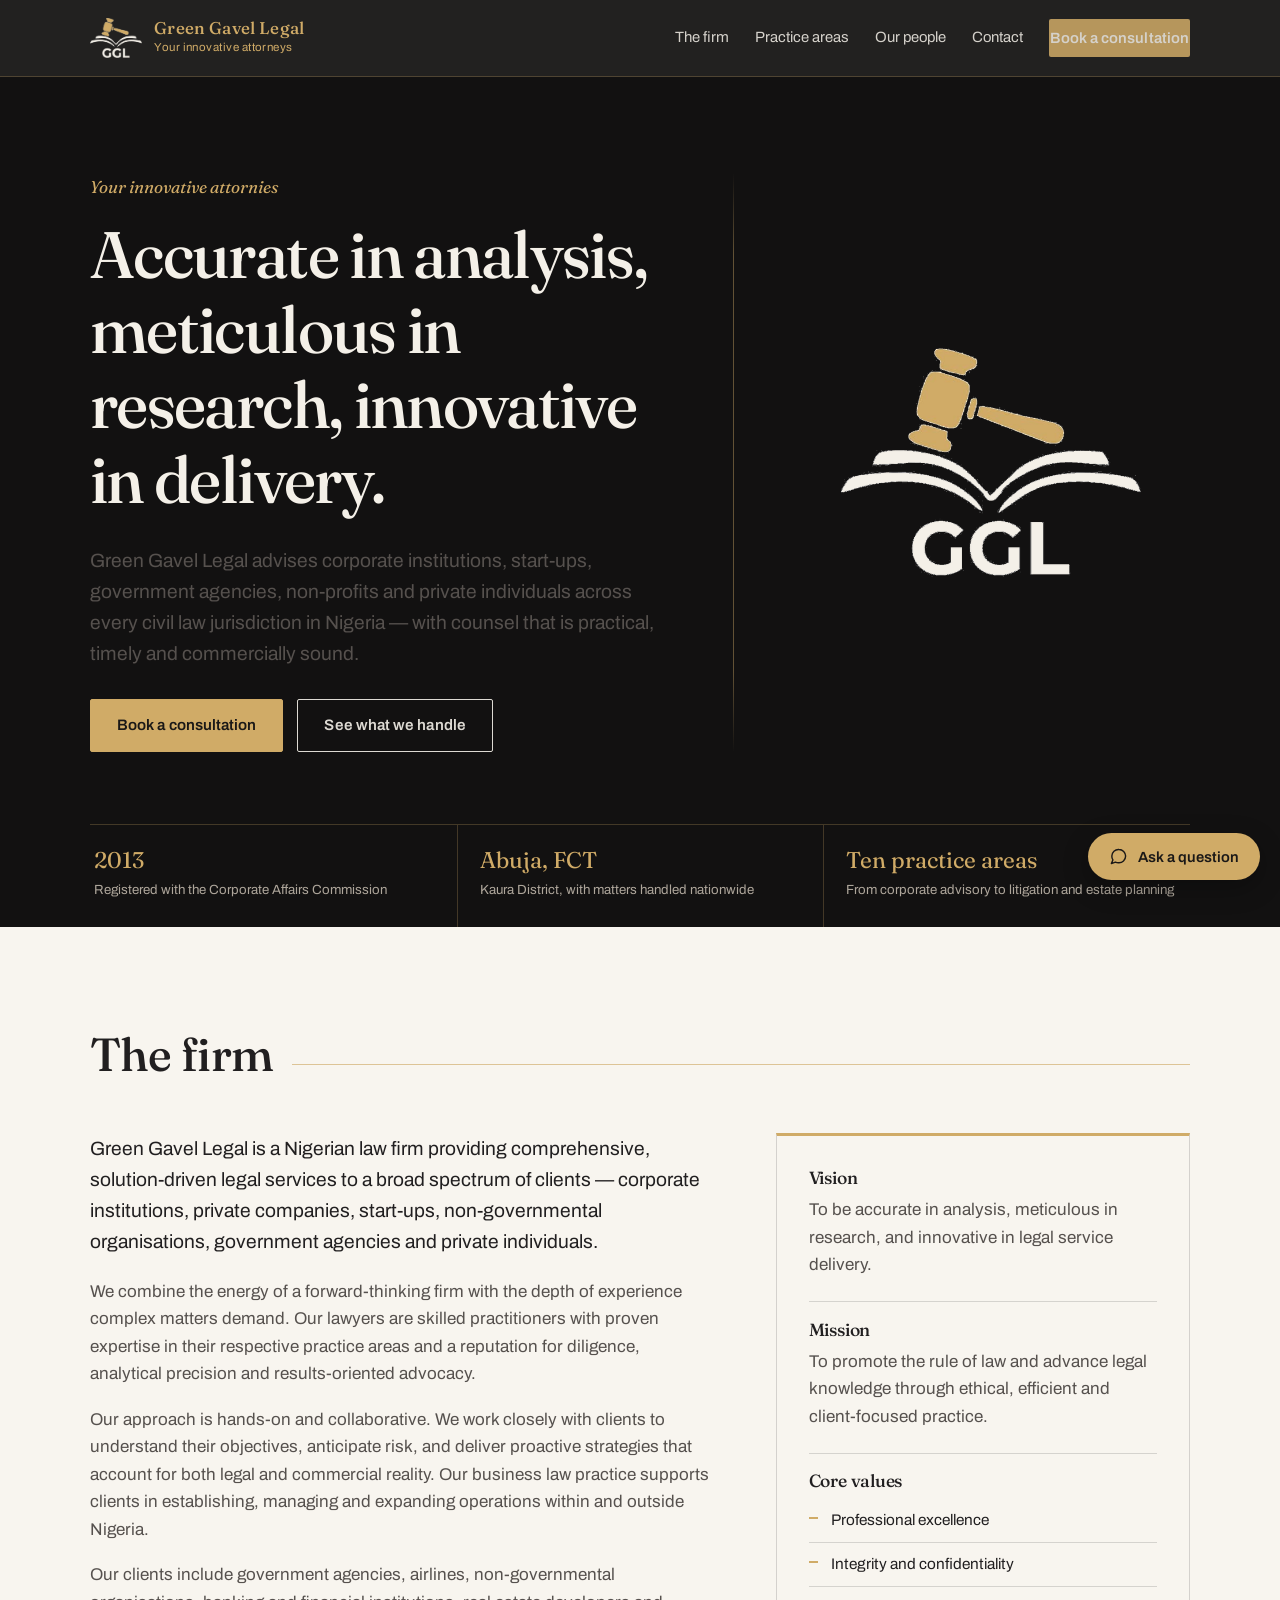
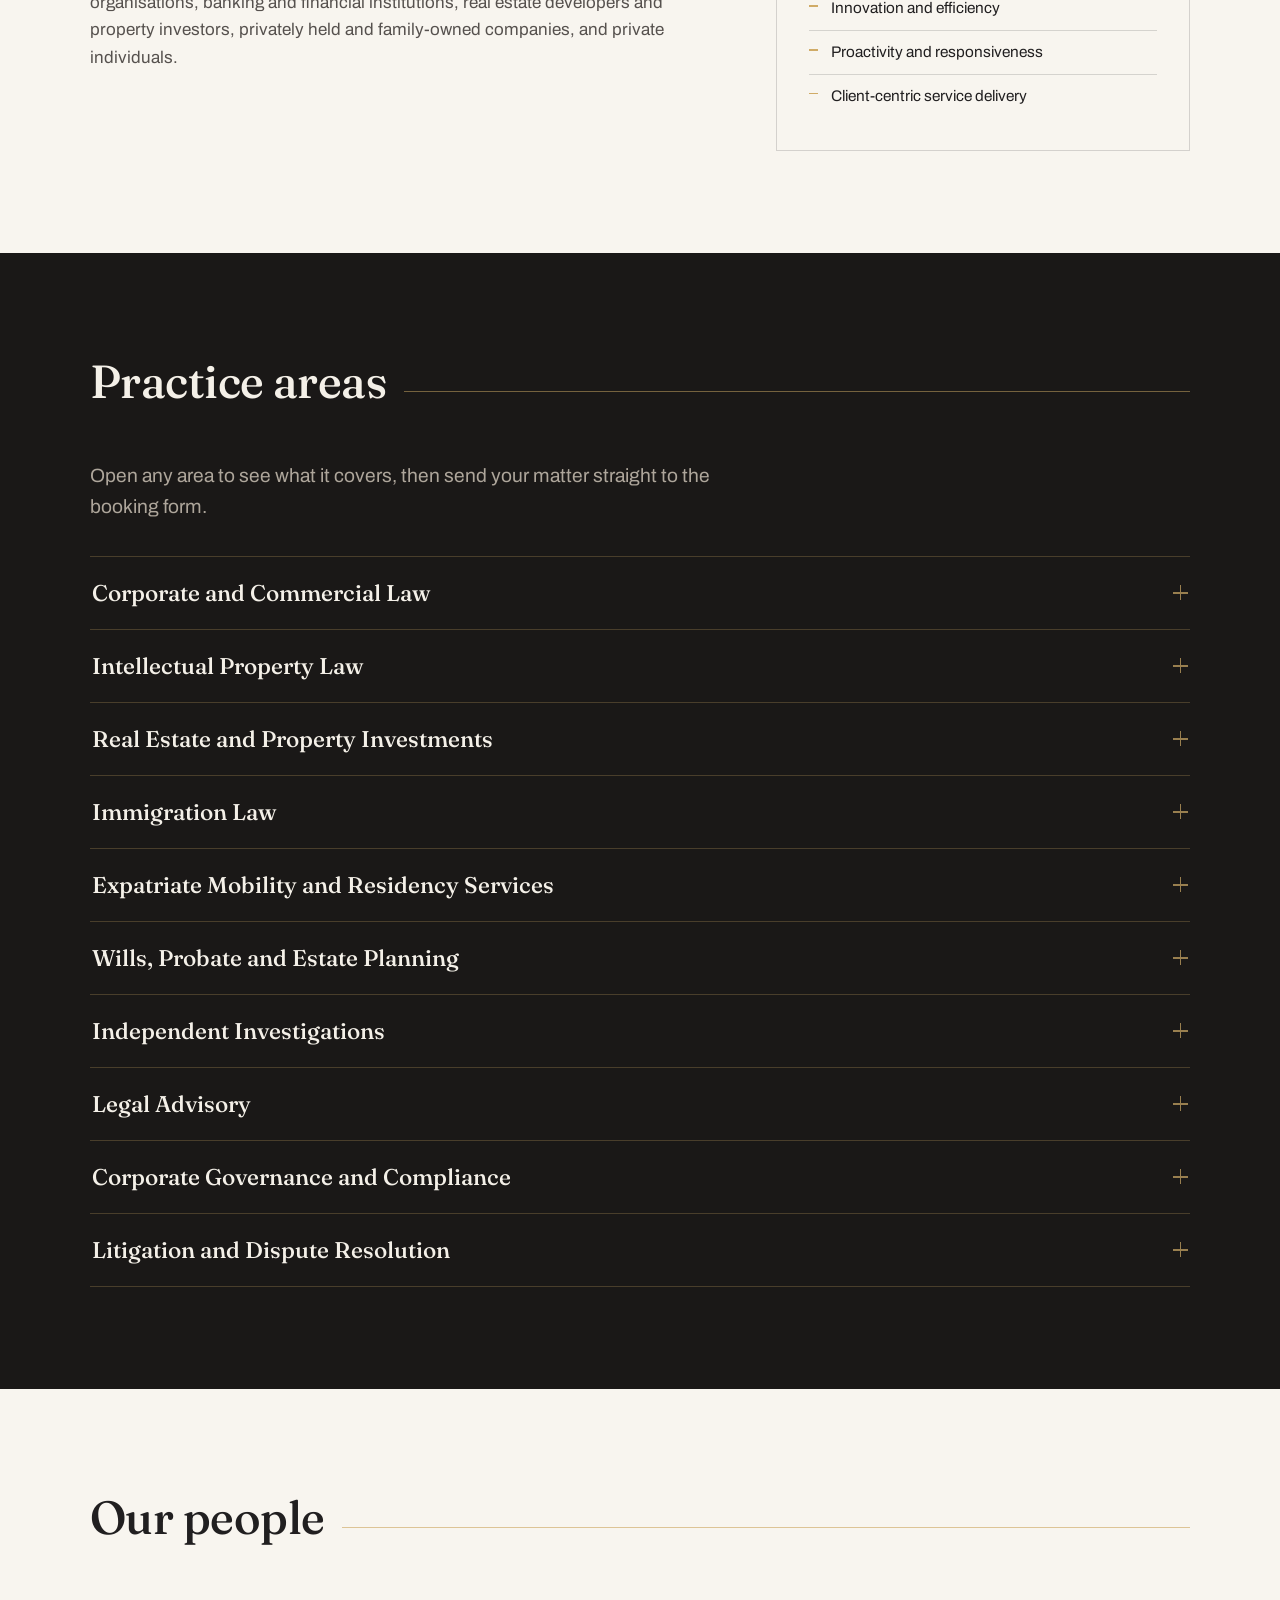
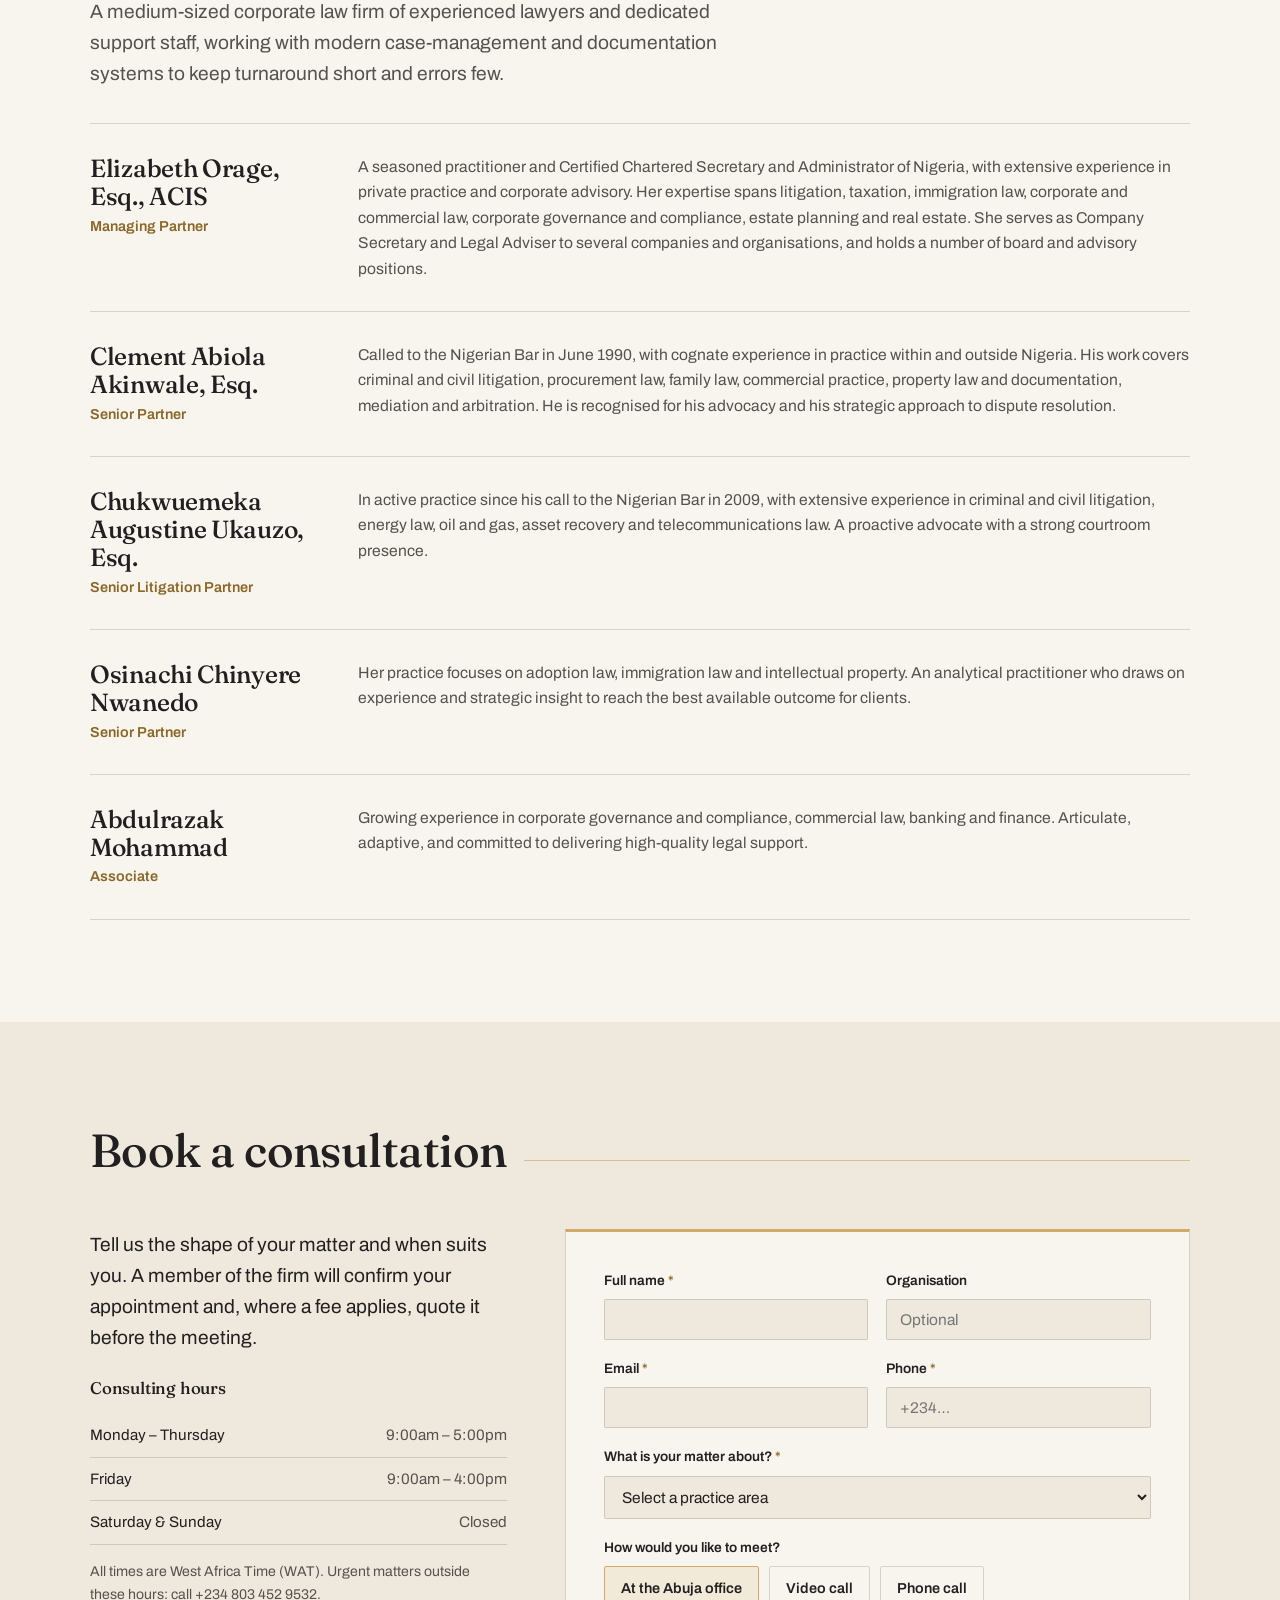
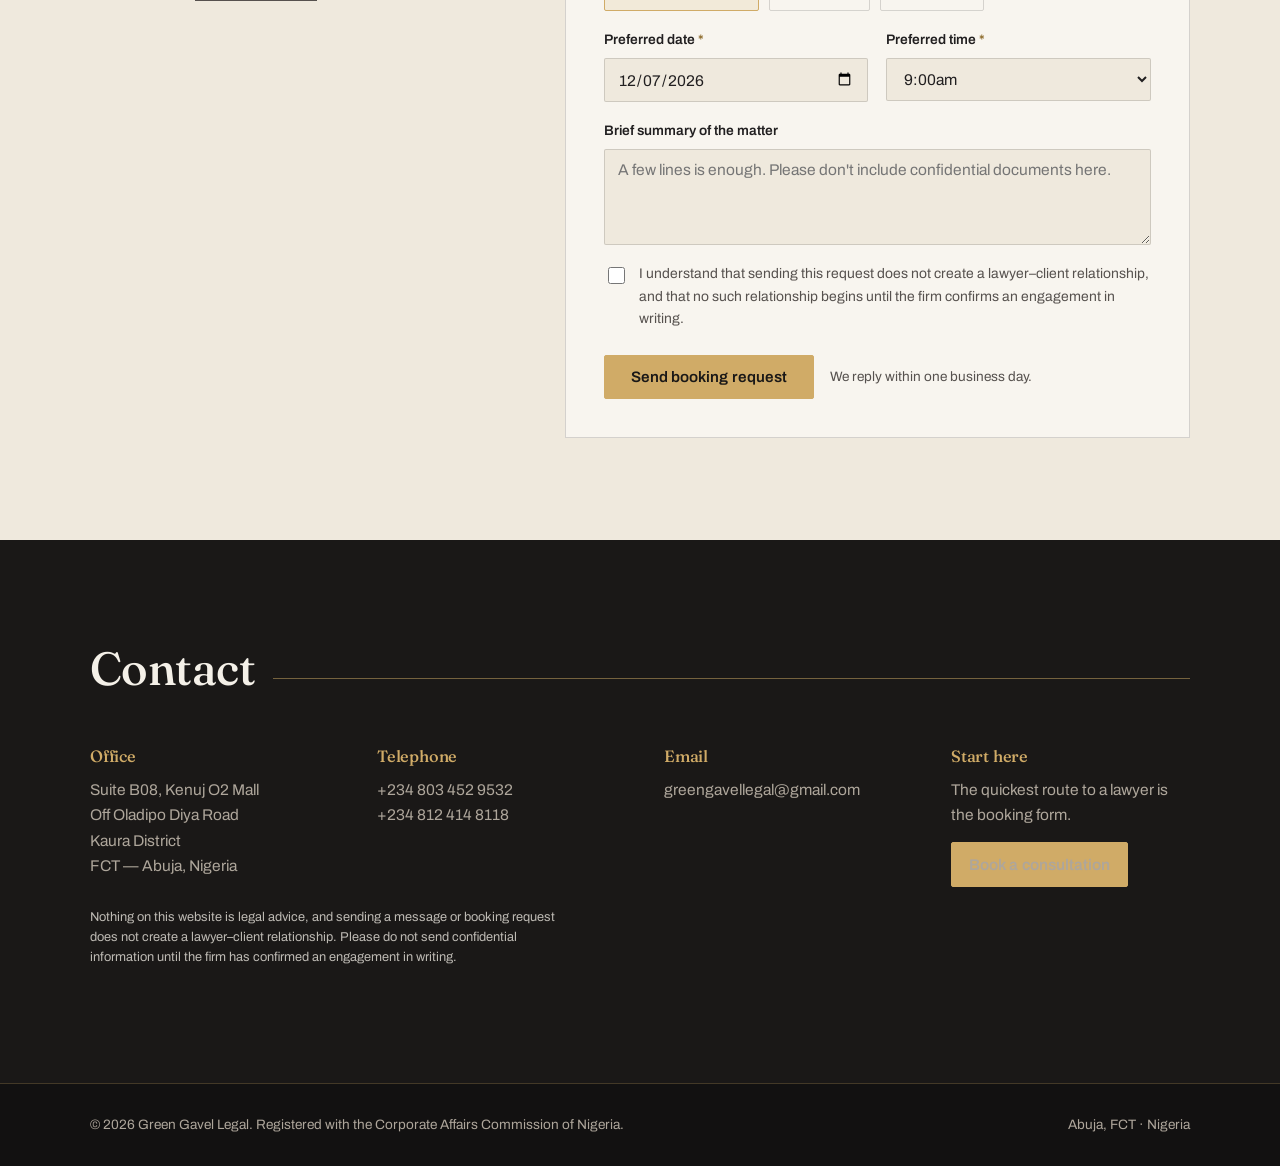
==== commit 53aa625e: "testing ci/cd" ====
--- a/index.html
+++ b/index.html
@@ -8,284 +8,7 @@
 <link rel="preconnect" href="https://fonts.googleapis.com">
 <link rel="preconnect" href="https://fonts.gstatic.com" crossorigin>
 <link href="https://fonts.googleapis.com/css2?family=Archivo:ital,wght@0,400;0,500;0,600;1,400&family=Fraunces:opsz,wght@9..144,400;9..144,500;9..144,600&display=swap" rel="stylesheet">
-<style>
-:root{
-  --gold:#D0AB67;
-  --gold-soft:#E4C994;
-  --gold-deep:#8A6726;
-
-  --lite-bg:#F8F5EF;
-  --lite-bg2:#EFE9DD;
-  --lite-fg:#211F20;
-  --lite-mut:#56514E;
-  --lite-rule:rgba(33,31,32,.16);
-  --lite-goldtext:var(--gold-deep);
-
-  --dark-bg:#1A1817;
-  --dark-bg2:#121111;
-  --dark-fg:#F4F0E8;
-  --dark-mut:#AEA69B;
-  --dark-rule:rgba(208,171,103,.26);
-
-  --maxw:1180px;
-  --ff-display:"Fraunces",Georgia,"Times New Roman",serif;
-  --ff-body:"Archivo","Helvetica Neue",Arial,sans-serif;
-
-  box-sizing:border-box;
-  padding-top:env(safe-area-inset-top,0px);
-  padding-bottom:env(safe-area-inset-bottom,0px);
-}
-@media (prefers-color-scheme:dark){
-  :root:not([data-theme="light"]){
-    --lite-bg:#211F1E; --lite-bg2:#1A1918; --lite-fg:#F4F0E8; --lite-mut:#ABA49A;
-    --lite-rule:rgba(244,240,232,.16); --lite-goldtext:var(--gold-soft);
-    --dark-bg:#141313; --dark-bg2:#0D0C0C;
-  }
-}
-:root[data-theme="dark"]{
-  --lite-bg:#211F1E; --lite-bg2:#1A1918; --lite-fg:#F4F0E8; --lite-mut:#ABA49A;
-  --lite-rule:rgba(244,240,232,.16); --lite-goldtext:var(--gold-soft);
-  --dark-bg:#141313; --dark-bg2:#0D0C0C;
-}
-html{scroll-padding-top:calc(100px + env(safe-area-inset-top,0px));scroll-behavior:smooth}
-@media (prefers-reduced-motion:reduce){html{scroll-behavior:auto}*,*::before,*::after{animation-duration:.001ms!important;transition-duration:.001ms!important}}
-*,*::before,*::after{box-sizing:inherit}
-body{
-  margin:0;background:var(--lite-bg);color:var(--lite-fg);
-  font-family:var(--ff-body);font-size:17px;line-height:1.62;
-  -webkit-font-smoothing:antialiased;overflow-x:hidden;
-}
-img{max-width:100%;height:auto;display:block}
-a{color:inherit}
-:focus-visible{outline:2.5px solid var(--gold);outline-offset:3px;border-radius:2px}
-
-.wrap{max-width:var(--maxw);margin:0 auto;padding:0 clamp(18px,4.5vw,40px)}
-
-/* ---------- bands ---------- */
-.band{padding:clamp(60px,8vw,110px) 0;position:relative}
-.band-lite{background:var(--lite-bg);color:var(--lite-fg)}
-.band-lite2{background:var(--lite-bg2);color:var(--lite-fg)}
-.band-ink{background:var(--dark-bg);color:var(--dark-fg)}
-.band-ink2{background:var(--dark-bg2);color:var(--dark-fg)}
-.band-ink .muted,.band-ink2 .muted{color:var(--dark-mut)}
-.muted{color:var(--lite-mut)}
-.goldtext{color:var(--lite-goldtext)}
-.band-ink .goldtext,.band-ink2 .goldtext{color:var(--gold)}
-
-/* ---------- type ---------- */
-h1,h2,h3,h4{font-family:var(--ff-display);font-weight:500;margin:0;line-height:1.14;letter-spacing:-.012em}
-h1{font-size:clamp(2.3rem,5.6vw,4.1rem);letter-spacing:-.025em}
-h2{font-size:clamp(1.85rem,3.9vw,2.9rem)}
-h3{font-size:clamp(1.2rem,2.1vw,1.55rem)}
-p{margin:0 0 1.05em}
-.lede{font-size:clamp(1.05rem,1.6vw,1.2rem);max-width:60ch}
-.narrow{max-width:66ch}
-
-.sechead{display:flex;align-items:baseline;gap:18px;margin-bottom:clamp(30px,4vw,52px)}
-.sechead h2{flex:0 1 auto}
-.sechead .rule{flex:1 1 auto;height:1px;background:var(--gold);opacity:.5;transform:translateY(-6px)}
-.band-lite .sechead .rule,.band-lite2 .sechead .rule{opacity:.65}
-
-/* ---------- nav ---------- */
-.nav{
-  position:sticky;top:env(safe-area-inset-top,0px);z-index:60;
-  background:rgba(18,17,17,.93);backdrop-filter:saturate(1.2) blur(10px);
-  border-bottom:1px solid var(--dark-rule);color:var(--dark-fg);
-}
-.nav-in{display:flex;align-items:center;gap:20px;height:76px}
-.brand{display:flex;align-items:center;gap:12px;text-decoration:none;margin-right:auto;flex-shrink:0}
-.brand img{height:40px;width:auto}
-.brand b{font-family:var(--ff-display);font-weight:500;font-size:1.06rem;letter-spacing:.01em;line-height:1.1;display:block}
-.brand span{display:block;font-size:.72rem;color:var(--gold);letter-spacing:.04em}
-.navlinks{display:flex;gap:26px;align-items:center}
-.navlinks a{text-decoration:none;font-size:.93rem;color:var(--dark-fg);opacity:.85;padding:6px 0;border-bottom:1px solid transparent;transition:border-color .18s,opacity .18s}
-.navlinks a:hover{opacity:1;border-bottom-color:var(--gold)}
-.navtoggle{display:none;background:none;border:1px solid var(--dark-rule);color:var(--dark-fg);border-radius:3px;padding:9px 11px;cursor:pointer;line-height:0}
-.navtoggle svg{width:20px;height:20px}
-
-/* ---------- buttons ---------- */
-.btn{
-  display:inline-flex;align-items:center;justify-content:center;gap:9px;
-  font-family:var(--ff-body);font-size:.95rem;font-weight:600;letter-spacing:.005em;
-  padding:13px 26px;border-radius:2px;border:1.5px solid transparent;
-  text-decoration:none;cursor:pointer;transition:background .18s,color .18s,border-color .18s;
-}
-.btn-gold{background:var(--gold);color:#1A1817;border-color:var(--gold)}
-.btn-gold:hover{background:var(--gold-soft);border-color:var(--gold-soft)}
-.btn-ghost{background:transparent;color:inherit;border-color:currentColor;opacity:.9}
-.btn-ghost:hover{border-color:var(--gold);color:var(--gold);opacity:1}
-.btn-sm{padding:9px 17px;font-size:.87rem}
-
-/* ---------- hero ---------- */
-.hero{background:var(--dark-bg2);color:var(--dark-fg);padding:clamp(56px,7.5vw,104px) 0 0;position:relative;overflow:hidden}
-.hero-grid{display:grid;grid-template-columns:1.25fr 1px .85fr;gap:clamp(28px,4.5vw,58px);align-items:center}
-.spine{background:linear-gradient(to bottom,transparent,var(--gold) 14%,var(--gold) 86%,transparent);opacity:.42;align-self:stretch}
-.hero h1{margin-bottom:.42em}
-.hero .tagline{font-family:var(--ff-display);font-style:italic;color:var(--gold);font-size:1.07rem;margin-bottom:1.1rem}
-.hero-cta{display:flex;flex-wrap:wrap;gap:14px;margin-top:30px}
-.hero-mark{display:flex;justify-content:center}
-.hero-mark img{width:min(300px,78%)}
-.facts{display:grid;grid-template-columns:repeat(3,1fr);border-top:1px solid var(--dark-rule);margin-top:clamp(44px,6vw,72px)}
-.facts>div{padding:22px 4px 26px}
-.facts>div+div{border-left:1px solid var(--dark-rule);padding-left:22px}
-.facts .n{font-family:var(--ff-display);font-size:clamp(1.15rem,2vw,1.42rem);color:var(--gold);line-height:1.2}
-.facts .l{font-size:.83rem;color:var(--dark-mut);margin-top:5px}
-
-/* ---------- overview ---------- */
-.two{display:grid;grid-template-columns:1.35fr .9fr;gap:clamp(30px,5vw,64px);align-items:start}
-.docket{border:1px solid var(--lite-rule);border-top:3px solid var(--gold);padding:clamp(22px,3vw,32px);background:transparent}
-.docket h3{font-size:1.1rem;margin-bottom:.5rem}
-.docket h3+p{margin-bottom:1.4rem}
-.docket h3~h3{padding-top:1.1rem;border-top:1px solid var(--lite-rule)}
-.values{list-style:none;margin:0;padding:0}
-.values li{padding:9px 0 9px 22px;position:relative;font-size:.96rem;border-bottom:1px solid var(--lite-rule)}
-.values li:last-child{border-bottom:0}
-.values li::before{content:"";position:absolute;left:0;top:18px;width:9px;height:1.5px;background:var(--gold)}
-
-/* ---------- practice index ---------- */
-.index{border-top:1px solid var(--dark-rule)}
-.item{border-bottom:1px solid var(--dark-rule)}
-.item-head{display:flex;align-items:center;gap:16px;width:100%;background:none;border:0;color:inherit;
-  font-family:var(--ff-display);font-size:clamp(1.08rem,2.1vw,1.42rem);font-weight:500;
-  text-align:left;padding:22px 2px;cursor:pointer;transition:color .18s}
-.item-head:hover{color:var(--gold)}
-.item-head .plus{margin-left:auto;flex-shrink:0;width:15px;height:15px;position:relative;opacity:.7}
-.item-head .plus::before,.item-head .plus::after{content:"";position:absolute;background:var(--gold);inset:0;margin:auto}
-.item-head .plus::before{width:15px;height:1.5px}
-.item-head .plus::after{width:1.5px;height:15px;transition:transform .22s}
-.item.open .item-head .plus::after{transform:scaleY(0)}
-.item.open .item-head{color:var(--gold)}
-.item-body{display:none;padding:0 2px 26px;max-width:68ch}
-.item.open .item-body{display:block}
-.item-body p{color:var(--dark-mut);margin-bottom:16px}
-
-/* ---------- team ---------- */
-.roster{display:grid;gap:0;border-top:1px solid var(--lite-rule)}
-.person{display:grid;grid-template-columns:230px 1fr;gap:clamp(18px,3vw,44px);padding:30px 0;border-bottom:1px solid var(--lite-rule)}
-.person h3{margin-bottom:4px}
-.person .role{color:var(--lite-goldtext);font-size:.9rem;font-weight:600}
-.person p{margin:0;color:var(--lite-mut);font-size:.98rem}
-
-/* ---------- booking ---------- */
-.formwrap{display:grid;grid-template-columns:.8fr 1.2fr;gap:clamp(28px,4.5vw,60px);align-items:start}
-.form-panel{border:1px solid var(--lite-rule);border-top:3px solid var(--gold);padding:clamp(22px,3.4vw,38px);background:var(--lite-bg)}
-.fields{display:grid;grid-template-columns:1fr 1fr;gap:18px}
-.f{display:flex;flex-direction:column;gap:7px}
-.f.full{grid-column:1/-1}
-.f label{font-size:.86rem;font-weight:600}
-.f .req{color:var(--gold-deep)}
-:root[data-theme="dark"] .f .req{color:var(--gold-soft)}
-@media (prefers-color-scheme:dark){:root:not([data-theme="light"]) .f .req{color:var(--gold-soft)}}
-.f input,.f select,.f textarea{
-  font-family:var(--ff-body);font-size:.97rem;color:var(--lite-fg);
-  background:var(--lite-bg2);border:1px solid var(--lite-rule);border-radius:2px;
-  padding:11px 13px;width:100%;transition:border-color .18s}
-.f textarea{resize:vertical;min-height:96px}
-.f input:focus,.f select:focus,.f textarea:focus{border-color:var(--gold);outline-offset:1px}
-.f .err{font-size:.8rem;color:#C0392B;display:none}
-:root[data-theme="dark"] .f .err{color:#F0857A}
-@media (prefers-color-scheme:dark){:root:not([data-theme="light"]) .f .err{color:#F0857A}}
-.f.bad input,.f.bad select,.f.bad textarea{border-color:#C0392B}
-.f.bad .err{display:block}
-.choices{display:flex;flex-wrap:wrap;gap:10px}
-.choice{position:relative}
-.choice input{position:absolute;opacity:0;width:1px;height:1px}
-.choice span{display:block;border:1px solid var(--lite-rule);border-radius:2px;padding:10px 16px;font-size:.9rem;cursor:pointer;transition:border-color .16s,background .16s}
-.choice input:checked+span{border-color:var(--gold);background:rgba(208,171,103,.16);font-weight:600}
-.choice input:focus-visible+span{outline:2.5px solid var(--gold);outline-offset:2px}
-.consent{display:flex;gap:11px;align-items:flex-start;font-size:.87rem;color:var(--lite-mut);grid-column:1/-1}
-.consent input{margin-top:4px;accent-color:var(--gold);width:17px;height:17px;flex-shrink:0}
-.formfoot{display:flex;flex-wrap:wrap;gap:16px;align-items:center;margin-top:24px}
-.result{display:none;border:1px solid var(--gold);border-left-width:3px;padding:22px;margin-top:24px}
-.result.show{display:block}
-.result h3{margin-bottom:8px}
-.result .ref{font-family:var(--ff-display);color:var(--lite-goldtext);font-size:1.15rem;letter-spacing:.04em}
-.result .handoff{display:flex;flex-wrap:wrap;gap:12px;margin-top:16px}
-.hours{list-style:none;margin:16px 0 0;padding:0;font-size:.95rem}
-.hours li{display:flex;justify-content:space-between;gap:16px;padding:9px 0;border-bottom:1px solid var(--lite-rule)}
-.hours li span:last-child{color:var(--lite-mut)}
-
-/* ---------- contact ---------- */
-.contact-grid{display:grid;grid-template-columns:repeat(auto-fit,minmax(215px,1fr));gap:clamp(24px,4vw,48px)}
-.contact-grid h3{font-size:1.02rem;margin-bottom:12px;color:var(--gold)}
-.contact-grid p,.contact-grid a{color:var(--dark-mut);font-size:.97rem;text-decoration:none}
-.contact-grid a:hover{color:var(--gold)}
-
-footer{background:var(--dark-bg2);color:var(--dark-mut);border-top:1px solid var(--dark-rule);padding:30px 0;font-size:.85rem}
-.foot-in{display:flex;flex-wrap:wrap;gap:14px;justify-content:space-between;align-items:center}
-.disclaimer{max-width:68ch;margin-top:14px;font-size:.8rem;opacity:.75;line-height:1.55}
-
-/* ---------- chat ---------- */
-.chat-fab{
-  position:fixed;right:20px;bottom:calc(20px + env(safe-area-inset-bottom,0px));z-index:70;
-  display:flex;align-items:center;gap:10px;background:var(--gold);color:#1A1817;
-  border:0;border-radius:40px;padding:14px 21px;cursor:pointer;
-  font-family:var(--ff-body);font-weight:600;font-size:.92rem;
-  box-shadow:0 8px 26px rgba(0,0,0,.28);transition:background .18s,transform .18s}
-.chat-fab:hover{background:var(--gold-soft);transform:translateY(-2px)}
-.chat-fab svg{width:19px;height:19px}
-.chat-fab.hide{display:none}
-.chat{
-  position:fixed;right:20px;bottom:calc(20px + env(safe-area-inset-bottom,0px));z-index:71;
-  width:min(382px,calc(100vw - 40px));height:min(620px,calc(100vh - 110px));
-  display:none;flex-direction:column;background:var(--dark-bg);color:var(--dark-fg);
-  border:1px solid var(--dark-rule);border-radius:6px;overflow:hidden;
-  box-shadow:0 18px 54px rgba(0,0,0,.4)}
-.chat.open{display:flex}
-.chat-head{display:flex;align-items:center;gap:11px;padding:14px 16px;border-bottom:1px solid var(--dark-rule);background:var(--dark-bg2);flex-shrink:0}
-.chat-head img{height:30px;width:auto}
-.chat-head .t{font-family:var(--ff-display);font-size:1rem;line-height:1.2}
-.chat-head .s{font-size:.74rem;color:var(--dark-mut)}
-.chat-close{margin-left:auto;background:none;border:0;color:var(--dark-mut);font-size:22px;line-height:1;cursor:pointer;padding:4px 7px;border-radius:3px}
-.chat-close:hover{color:var(--gold)}
-.chat-log{flex:1 1 auto;overflow-y:auto;padding:16px;display:flex;flex-direction:column;gap:12px}
-.msg{max-width:88%;padding:11px 14px;border-radius:9px;font-size:.93rem;line-height:1.55;white-space:pre-wrap;word-wrap:break-word}
-.msg.bot{background:rgba(244,240,232,.07);border:1px solid var(--dark-rule);align-self:flex-start;border-bottom-left-radius:2px}
-.msg.user{background:var(--gold);color:#1A1817;align-self:flex-end;border-bottom-right-radius:2px}
-.msg.sys{align-self:center;background:none;border:0;color:var(--dark-mut);font-size:.79rem;text-align:center;padding:2px 0;max-width:100%}
-.chips{display:flex;flex-wrap:wrap;gap:8px;align-self:flex-start;max-width:100%}
-.chip{background:none;border:1px solid var(--dark-rule);color:var(--dark-mut);border-radius:20px;padding:7px 13px;font-size:.81rem;font-family:var(--ff-body);cursor:pointer;transition:color .16s,border-color .16s}
-.chip:hover{color:var(--gold);border-color:var(--gold)}
-.chat-foot{border-top:1px solid var(--dark-rule);padding:11px 12px;flex-shrink:0;background:var(--dark-bg2)}
-.chat-in{display:flex;gap:9px;align-items:flex-end}
-.chat-in textarea{flex:1;background:rgba(244,240,232,.06);border:1px solid var(--dark-rule);border-radius:4px;color:var(--dark-fg);
-  font-family:var(--ff-body);font-size:.93rem;padding:10px 12px;resize:none;max-height:110px;min-height:42px;line-height:1.45}
-.chat-in textarea:focus{border-color:var(--gold)}
-.chat-in button{background:var(--gold);border:0;border-radius:4px;color:#1A1817;width:42px;height:42px;cursor:pointer;flex-shrink:0;display:grid;place-items:center}
-.chat-in button:disabled{opacity:.45;cursor:not-allowed}
-.chat-in button svg{width:18px;height:18px}
-.chat-note{font-size:.71rem;color:var(--dark-mut);margin-top:8px;text-align:center;opacity:.85}
-.dots span{display:inline-block;width:5px;height:5px;border-radius:50%;background:var(--gold);margin-right:4px;animation:bl 1.2s infinite}
-.dots span:nth-child(2){animation-delay:.18s}.dots span:nth-child(3){animation-delay:.36s}
-@keyframes bl{0%,60%,100%{opacity:.25}30%{opacity:1}}
-
-/* ---------- responsive ---------- */
-@media (max-width:900px){
-  .navlinks{display:none;position:absolute;top:100%;left:0;right:0;background:var(--dark-bg2);
-    border-bottom:1px solid var(--dark-rule);flex-direction:column;align-items:stretch;gap:0;padding:8px 0}
-  .navlinks.open{display:flex}
-  .navlinks a{padding:13px clamp(18px,4.5vw,40px);border-bottom:0}
-  .navlinks a:hover{background:rgba(208,171,103,.1);border-bottom-color:transparent}
-  .navlinks .btn{margin:10px clamp(18px,4.5vw,40px)}
-  .navtoggle{display:block}
-  .hero-grid{grid-template-columns:1fr}
-  .spine{display:none}
-  .hero-mark{order:-1;justify-content:flex-start;margin-bottom:8px}
-  .hero-mark img{width:150px}
-  .two,.formwrap{grid-template-columns:1fr}
-  .person{grid-template-columns:1fr;gap:10px}
-}
-@media (max-width:620px){
-  body{font-size:16px}
-  .fields{grid-template-columns:1fr}
-  .facts{grid-template-columns:1fr}
-  .facts>div+div{border-left:0;border-top:1px solid var(--dark-rule);padding-left:4px}
-  .brand span{display:none}
-  .chat{right:0;left:0;bottom:0;width:100%;height:100dvh;border-radius:0;border:0;
-    padding-bottom:env(safe-area-inset-bottom,0px);padding-top:env(safe-area-inset-top,0px)}
-  .chat-fab{right:14px;bottom:calc(14px + env(safe-area-inset-bottom,0px));padding:13px 18px}
-}
-</style>
+<link rel="stylesheet" href="style.css">
 </head>
 <body>
 
@@ -315,7 +38,7 @@
     <div class="wrap">
       <div class="hero-grid">
         <div>
-          <p class="tagline">Your innovative attorneys</p>
+          <p class="tagline">Your innovative attornies</p>
           <h1>Accurate in analysis, meticulous in research, innovative in delivery.</h1>
           <p class="lede muted">Green Gavel Legal advises corporate institutions, start-ups, government agencies, non-profits and private individuals across every civil law jurisdiction in Nigeria — with counsel that is practical, timely and commercially sound.</p>
           <div class="hero-cta">
@@ -516,339 +239,6 @@
   </div>
 </aside>
 
-<script>
-(function(){
-"use strict";
-
-/* ============ firm data ============ */
-var FIRM = {
-  name:"Green Gavel Legal",
-  phone1:"+234 803 452 9532", phone2:"+234 812 414 8118",
-  wa:"2348034529532",
-  email:"greengavellegal@gmail.com",
-  address:"Suite B08, Kenuj O2 Mall, Off Oladipo Diya Road, Kaura District, FCT — Abuja, Nigeria"
-};
-
-var AREAS = [
-  {t:"Corporate and Commercial Law",
-   d:"Company formation and post-incorporation filings, shareholder and joint-venture agreements, commercial contracts, business restructuring, and day-to-day advisory for companies operating in and beyond Nigeria."},
-  {t:"Intellectual Property Law",
-   d:"Trademark, patent and copyright registration and renewals, licensing and assignment agreements, brand protection, and action against infringement."},
-  {t:"Real Estate and Property Investments",
-   d:"Title investigation and perfection, sale and lease documentation, developer and investor advisory, land use matters, and property dispute resolution."},
-  {t:"Immigration Law",
-   d:"Business and residence permits, regularisation of status, appeals and representation before the immigration authorities, and advice for individuals relocating to or from Nigeria."},
-  {t:"Expatriate Mobility and Residency Services",
-   d:"Expatriate quota applications and returns, CERPAC processing, temporary work permits, and compliance support for employers bringing in foreign staff."},
-  {t:"Wills, Probate and Estate Planning",
-   d:"Drafting and safekeeping of wills, trust structures, letters of administration and probate applications, and the orderly administration of estates."},
-  {t:"Independent Investigations",
-   d:"Discreet fact-finding for boards, employers and institutions — including misconduct and fraud inquiries — with evidence gathered to a standard that will hold up if the matter proceeds further."},
-  {t:"Legal Advisory",
-   d:"Standing counsel on transactions, ongoing commercial operations and regulatory questions, including retainer arrangements for organisations without in-house legal capacity."},
-  {t:"Corporate Governance and Compliance",
-   d:"Company secretarial services, board and committee support, governance reviews and board evaluation, statutory filings, and compliance frameworks and training."},
-  {t:"Litigation and Dispute Resolution",
-   d:"Civil and criminal litigation, asset recovery, procurement and family matters, mediation and arbitration — across all civil law jurisdictions in Nigeria."}
-];
-
-/* ============ small helpers ============ */
-function $(s,r){return (r||document).querySelector(s);}
-function el(t,c,x){var e=document.createElement(t); if(c)e.className=c; if(x!=null)e.textContent=x; return e;}
-document.getElementById("yr").textContent = new Date().getFullYear();
-
-/* ============ nav ============ */
-var navToggle=$("#navtoggle"), navLinks=$("#navlinks");
-navToggle.addEventListener("click",function(){
-  var open=navLinks.classList.toggle("open");
-  navToggle.setAttribute("aria-expanded", open?"true":"false");
-});
-navLinks.addEventListener("click",function(e){ if(e.target.tagName==="A"){ navLinks.classList.remove("open"); navToggle.setAttribute("aria-expanded","false"); }});
-
-/* ============ practice index ============ */
-var idx=$("#practiceIndex"), areaSel=$("#bArea");
-AREAS.forEach(function(a,i){
-  var item=el("div","item");
-  var btn=el("button","item-head"); btn.type="button";
-  btn.setAttribute("aria-expanded","false"); btn.id="ph"+i;
-  btn.appendChild(document.createTextNode(a.t));
-  var plus=el("span","plus"); plus.setAttribute("aria-hidden","true"); btn.appendChild(plus);
-  var body=el("div","item-body"); body.setAttribute("role","region"); body.setAttribute("aria-labelledby","ph"+i);
-  body.appendChild(el("p",null,a.d));
-  var go=el("button","btn btn-ghost btn-sm","Book about this"); go.type="button";
-  go.addEventListener("click",function(){ prefill(a.t); });
-  body.appendChild(go);
-  btn.addEventListener("click",function(){
-    var open=item.classList.toggle("open");
-    btn.setAttribute("aria-expanded", open?"true":"false");
-  });
-  item.appendChild(btn); item.appendChild(body); idx.appendChild(item);
-
-  var o=el("option",null,a.t); o.value=a.t; areaSel.appendChild(o);
-});
-var other=el("option",null,"I'm not sure yet"); other.value="I'm not sure yet"; areaSel.appendChild(other);
-
-function prefill(area){
-  if(area){ areaSel.value = [].some.call(areaSel.options,function(o){return o.value===area;}) ? area : "I'm not sure yet"; }
-  var b=document.getElementById("book");
-  b.scrollIntoView({behavior:"smooth",block:"start"});
-  setTimeout(function(){ $("#bName").focus({preventScroll:true}); },450);
-}
-
-/* ============ booking ============ */
-var form=$("#bookForm"), result=$("#bookResult"), dateInput=$("#bDate");
-(function(){
-  var t=new Date(); t.setHours(0,0,0,0);
-  dateInput.min = t.toISOString().slice(0,10);
-  var n=new Date(t); do{ n.setDate(n.getDate()+1); }while(n.getDay()===0||n.getDay()===6);
-  dateInput.value = n.toISOString().slice(0,10);
-})();
-
-function setBad(node,bad){ node.closest(".f").classList.toggle("bad",!!bad); }
-
-var dbP = null;
-if (window.claude && typeof window.claude.use === "function") {
-  try { dbP = window.claude.use("db"); } catch(e){ dbP = null; }
-}
-
-form.addEventListener("submit", async function(e){
-  e.preventDefault();
-  var name=$("#bName"), email=$("#bEmail"), phone=$("#bPhone"), consent=$("#bConsent");
-  var ok=true;
-  if(!name.value.trim()){ setBad(name,1); ok=false; } else setBad(name,0);
-  if(!/^[^\s@]+@[^\s@]+\.[^\s@]+$/.test(email.value.trim())){ setBad(email,1); ok=false; } else setBad(email,0);
-  if(phone.value.replace(/\D/g,"").length<7){ setBad(phone,1); ok=false; } else setBad(phone,0);
-  if(!areaSel.value){ setBad(areaSel,1); ok=false; } else setBad(areaSel,0);
-  var d=dateInput.value ? new Date(dateInput.value+"T00:00:00") : null;
-  var today=new Date(); today.setHours(0,0,0,0);
-  if(!d || d<today || d.getDay()===0 || d.getDay()===6){ setBad(dateInput,1); ok=false; } else setBad(dateInput,0);
-  $("#consentErr").style.display = consent.checked ? "none" : "block";
-  if(!consent.checked) ok=false;
-  if(!ok){ (form.querySelector(".f.bad input, .f.bad select")||consent).focus(); return; }
-
-  var btn=$("#bookSubmit"); btn.disabled=true; var old=btn.textContent; btn.textContent="Sending…";
-
-  var ref = "GGL-" + dateInput.value.replace(/-/g,"").slice(2) + "-" + Math.random().toString(36).slice(2,6).toUpperCase();
-  var booking = {
-    ref: ref,
-    name: name.value.trim(),
-    organisation: $("#bOrg").value.trim(),
-    email: email.value.trim(),
-    phone: phone.value.trim(),
-    practiceArea: areaSel.value,
-    meetingMode: (form.querySelector('input[name="mode"]:checked')||{}).value || "",
-    preferredDate: dateInput.value,
-    preferredTime: $("#bTime").value,
-    summary: $("#bNotes").value.trim(),
-    submittedAt: new Date().toISOString()
-  };
-
-  var stored=false;
-  try{
-    var db = dbP ? await dbP : null;
-    if(db){ await db.collection("bookings").add(booking); stored=true; }
-  }catch(err){ stored=false; }
-
-  var lines = [
-    "Consultation request — " + ref,
-    "",
-    "Name: " + booking.name,
-    booking.organisation ? "Organisation: " + booking.organisation : null,
-    "Email: " + booking.email,
-    "Phone: " + booking.phone,
-    "Practice area: " + booking.practiceArea,
-    "Meeting: " + booking.meetingMode,
-    "Preferred: " + booking.preferredDate + " at " + booking.preferredTime + " (WAT)",
-    booking.summary ? "" : null,
-    booking.summary ? "Summary: " + booking.summary : null
-  ].filter(function(x){return x!==null;}).join("\n");
-
-  var mailto = "mailto:" + FIRM.email + "?subject=" + encodeURIComponent("Consultation request " + ref) + "&body=" + encodeURIComponent(lines);
-  var wa = "https://wa.me/" + FIRM.wa + "?text=" + encodeURIComponent(lines);
-
-  result.innerHTML = "";
-  var h=el("h3",null, stored ? "Request received" : "Almost there — send it to the firm");
-  var refLine=el("div","ref", ref);
-  var p=el("p","muted");
-  p.style.marginTop="10px";
-  p.textContent = stored
-    ? "Quote this reference in any follow-up. The firm will confirm your appointment by email or phone within one business day. You can also send it directly using the buttons below."
-    : "Your request could not be lodged automatically from this device. Send it to the firm in one tap — the message below is already filled in with your details.";
-  var handoff=el("div","handoff");
-  var a1=el("a","btn btn-gold btn-sm","Send by email"); a1.href=mailto;
-  var a2=el("a","btn btn-ghost btn-sm","Send on WhatsApp"); a2.href=wa; a2.target="_blank"; a2.rel="noopener";
-  handoff.appendChild(a1); handoff.appendChild(a2);
-  result.appendChild(h); result.appendChild(refLine); result.appendChild(p); result.appendChild(handoff);
-  result.classList.add("show");
-  result.scrollIntoView({behavior:"smooth",block:"nearest"});
-  btn.disabled=false; btn.textContent=old;
-  if(stored){ form.reset(); $("#consentErr").style.display="none"; }
-});
-
-/* ============ chat assistant ============ */
-var chat=$("#chat"), fab=$("#chatFab"), log=$("#chatLog"), input=$("#chatInput"),
-    sendBtn=$("#chatSend"), status=$("#chatStatus"), chips=null;
-
-var KB = "You are the assistant on the website of " + FIRM.name + " (GGL), a Nigerian law firm.\n\n"
-+ "FIRM FACTS\n"
-+ "- Registered with Nigeria's Corporate Affairs Commission in 2013. Tagline: 'Your innovative attorneys'.\n"
-+ "- Office: " + FIRM.address + ". Phones: " + FIRM.phone1 + " and " + FIRM.phone2 + ". Email: " + FIRM.email + ".\n"
-+ "- Consulting hours (WAT): Monday-Thursday 9:00am-5:00pm; Friday 9:00am-4:00pm; closed at weekends.\n"
-+ "- Practises across all civil law jurisdictions in Nigeria. Clients include government agencies, airlines, NGOs, banks and financial institutions, real estate developers and investors, family-owned companies, and individuals.\n"
-+ "- Vision: accurate in analysis, meticulous in research, innovative in legal service delivery. Mission: promote the rule of law and advance legal knowledge through ethical, efficient, client-focused practice.\n"
-+ "- Core values: professional excellence; integrity and confidentiality; innovation and efficiency; proactivity and responsiveness; client-centric service.\n\n"
-+ "PRACTICE AREAS\n"
-+ AREAS.map(function(a){return "- " + a.t + ": " + a.d;}).join("\n") + "\n\n"
-+ "THE TEAM\n"
-+ "- Elizabeth Orage, Esq., ACIS — Managing Partner. Chartered Secretary and Administrator; litigation, taxation, immigration, corporate and commercial law, governance and compliance, estate planning, real estate. Company Secretary and Legal Adviser to several organisations.\n"
-+ "- Clement Abiola Akinwale, Esq. — Senior Partner. Called to the Nigerian Bar June 1990; criminal and civil litigation, procurement, family law, commercial practice, property law and documentation, mediation and arbitration.\n"
-+ "- Chukwuemeka Augustine Ukauzo, Esq. — Senior Litigation Partner. Called 2009; criminal and civil litigation, energy, oil and gas, asset recovery, telecommunications.\n"
-+ "- Osinachi Chinyere Nwanedo — Senior Partner. Adoption law, immigration law, intellectual property.\n"
-+ "- Abdulrazak Mohammad — Associate. Corporate governance and compliance, commercial law, banking and finance.\n\n"
-+ "HOW TO BEHAVE\n"
-+ "- You give general information about the firm and help visitors book a consultation. You are not a lawyer and you never give legal advice, never predict outcomes, never interpret a visitor's documents, contracts or facts, and never quote fees. If a visitor describes their situation, acknowledge it briefly, say a lawyer needs to look at it properly, and offer to open the booking form.\n"
-+ "- Answer only from the facts above. If you do not know something (fees, timelines, whether the firm can take a specific case, court outcomes), say so plainly and point to the booking form, the phone numbers or the email address.\n"
-+ "- If a visitor sounds like they are in an emergency, or a deadline is imminent, tell them to call " + FIRM.phone1 + " rather than wait for a reply.\n"
-+ "- Use the start_booking tool when someone wants to book, make an appointment, speak to a lawyer, or asks how to get started. Pass the closest practice area when you can tell.\n"
-+ "- Write in plain British English, warm and professional. Two to four sentences normally. No markdown, no bullet symbols, no headings — plain sentences only. Never invent lawyers, offices, prices or services.";
-
-var history = [];
-var sampleFn = null, sampleDead = false, busy = false, opened = false;
-
-if (window.claude && typeof window.claude.use === "function") {
-  window.claude.use("sample").then(function(fn){
-    sampleFn = fn || null;
-    if(!sampleFn) fallbackNotice();
-  }).catch(function(){ fallbackNotice(); });
-} else { setTimeout(fallbackNotice, 300); }
-
-function fallbackNotice(){
-  sampleFn = null;
-  status.textContent = "Answering from the firm's profile";
-}
-
-function addMsg(kind, text){
-  var m=el("div","msg "+kind); m.textContent=text;
-  log.appendChild(m); log.scrollTop=log.scrollHeight; return m;
-}
-function addTyping(){
-  var m=el("div","msg bot"); var d=el("span","dots");
-  d.appendChild(el("span")); d.appendChild(el("span")); d.appendChild(el("span"));
-  m.appendChild(d); log.appendChild(m); log.scrollTop=log.scrollHeight; return m;
-}
-
-var SUGGESTIONS = ["What do you handle?","Book a consultation","Where is the office?"];
-function renderChips(){
-  chips = el("div","chips");
-  SUGGESTIONS.forEach(function(s){
-    var c=el("button","chip",s); c.type="button";
-    c.addEventListener("click",function(){ clearChips(); send(s); });
-    chips.appendChild(c);
-  });
-  log.appendChild(chips); log.scrollTop=log.scrollHeight;
-}
-function clearChips(){ if(chips){ chips.remove(); chips=null; } }
-
-function openChat(){
-  chat.classList.add("open"); fab.classList.add("hide");
-  if(!opened){
-    opened=true;
-    addMsg("bot","Hello, and welcome to Green Gavel Legal. I can explain what the firm does, point you to the right lawyer, and help you book a consultation. What brings you here today?");
-    renderChips();
-  }
-  setTimeout(function(){ input.focus(); },60);
-}
-function closeChat(){ chat.classList.remove("open"); fab.classList.remove("hide"); fab.focus(); }
-fab.addEventListener("click",openChat);
-$("#chatClose").addEventListener("click",closeChat);
-document.addEventListener("keydown",function(e){ if(e.key==="Escape"&&chat.classList.contains("open")) closeChat(); });
-
-input.addEventListener("input",function(){ input.style.height="auto"; input.style.height=Math.min(input.scrollHeight,110)+"px"; });
-input.addEventListener("keydown",function(e){
-  if(e.key==="Enter"&&!e.shiftKey){ e.preventDefault(); submitChat(); }
-});
-sendBtn.addEventListener("click",submitChat);
-function submitChat(){
-  var v=input.value.trim(); if(!v||busy) return;
-  input.value=""; input.style.height="auto"; clearChips(); send(v);
-}
-
-var BOOK_TOOL = {
-  name:"start_booking",
-  description:"Opens the booking form on this page, scrolls the visitor to it and preselects a practice area. Returns a short confirmation that the form is now open and waiting for their details. Use it whenever the visitor wants to book, make an appointment, or speak to a lawyer.",
-  inputSchema:{type:"object",properties:{
-    practice_area:{type:"string",description:"The closest practice area from the firm's list, or leave empty if unclear."}
-  }},
-  execute:function(inp){
-    var a = inp && inp.practice_area ? String(inp.practice_area) : "";
-    prefill(a);
-    return "The booking form is now open on the page" + (a ? " with '" + a + "' preselected" : "") + ". The visitor needs to fill in their name, email, phone, preferred date and time, then press 'Send booking request'.";
-  }
-};
-
-async function send(text){
-  busy=true; sendBtn.disabled=true;
-  addMsg("user",text);
-  var bubble=addTyping();
-
-  if(sampleFn && !sampleDead){
-    var turns = [{role:"user",content:KB+"\n\nAcknowledge with one word."},{role:"assistant",content:"Ready."}];
-    history.slice(-8).forEach(function(t){ turns.push(t); });
-    turns.push({role:"user",content:text});
-    try{
-      var res = await sampleFn(turns,{
-        cache:false, modelTier:"default", tools:[BOOK_TOOL],
-        onText:function(u){ bubble.textContent=u.text; log.scrollTop=log.scrollHeight; }
-      });
-      var answer = (res && res.text || "").trim() || "I'm not sure how to answer that one — the firm can help directly on " + FIRM.phone1 + ".";
-      bubble.textContent = answer;
-      history.push({role:"user",content:text});
-      history.push({role:"assistant",content:answer});
-    }catch(err){
-      var code = err && err.code;
-      if(code==="not_granted" || code==="capability_disabled" || code==="capability_removed"){
-        sampleDead=true; fallbackNotice();
-        bubble.textContent = localAnswer(text);
-      } else if(code==="rate_limited"){
-        bubble.textContent = "I've hit a limit for now. Please try again shortly, or reach the firm on " + FIRM.phone1 + ".";
-      } else if(code==="cancelled"){
-        bubble.remove();
-      } else {
-        bubble.textContent = localAnswer(text);
-      }
-    }
-  } else {
-    await new Promise(function(r){ setTimeout(r,350); });
-    bubble.textContent = localAnswer(text);
-  }
-
-  log.scrollTop=log.scrollHeight;
-  busy=false; sendBtn.disabled=false; input.focus();
-}
-
-/* rule-based answers when the AI assistant is unavailable */
-function localAnswer(q){
-  var s=q.toLowerCase();
-  var hit = AREAS.filter(function(a){
-    var words = a.t.toLowerCase().split(/[^a-z]+/).filter(function(w){return w.length>4;});
-    return words.some(function(w){ return s.indexOf(w)>-1; });
-  });
-  if(/book|appoint|consult|meet|schedul|speak to|talk to|lawyer|hire|engage/.test(s)){
-    prefill(hit.length?hit[0].t:"");
-    return "I've opened the booking form for you" + (hit.length ? " with " + hit[0].t + " preselected" : "") + ". Fill in your name, email, phone and a preferred weekday, and the firm will confirm within one business day. You can also call " + FIRM.phone1 + ".";
-  }
-  if(hit.length) return hit[0].t + " — " + hit[0].d + " If you'd like to take it further, say 'book' and I'll open the consultation form.";
-  if(/where|address|locat|office|abuja|direction/.test(s)) return "The firm's office is at " + FIRM.address + ".";
-  if(/phone|call|number|contact|email|reach/.test(s)) return "You can call " + FIRM.phone1 + " or " + FIRM.phone2 + ", or email " + FIRM.email + ". The booking form on this page is usually the quickest route.";
-  if(/hour|open|time|when|weekend|saturday|sunday/.test(s)) return "Consulting hours are Monday to Thursday, 9:00am to 5:00pm, and Friday until 4:00pm, West Africa Time. The office is closed at weekends.";
-  if(/who|team|partner|lawyer|staff|people|attorney/.test(s)) return "The firm is led by Elizabeth Orage, Esq., ACIS, as Managing Partner, with Clement Abiola Akinwale and Osinachi Chinyere Nwanedo as Senior Partners, Chukwuemeka Augustine Ukauzo as Senior Litigation Partner, and Abdulrazak Mohammad as Associate. Their areas are set out under 'Our people' on this page.";
-  if(/what do you|practice|service|areas|handle|offer|do you do/.test(s)) return "The firm handles corporate and commercial law, intellectual property, real estate and property investment, immigration, expatriate mobility and residency, wills and probate, independent investigations, legal advisory, corporate governance and compliance, and litigation and dispute resolution.";
-  if(/fee|cost|price|charge|how much/.test(s)) return "Fees depend on the matter, so the firm quotes them after an initial consultation. Send a booking request or call " + FIRM.phone1 + " and someone will discuss it with you.";
-  if(/advice|should i|can i sue|my case|is it legal|do i have/.test(s)) return "I can't advise on your situation — that needs a lawyer who has seen the facts. Say 'book' and I'll open the consultation form, or call " + FIRM.phone1 + ".";
-  if(/hi|hello|good (morning|afternoon|evening)|hey/.test(s)) return "Hello. I can tell you about the firm's practice areas, its lawyers, or help you book a consultation. What would you like to know?";
-  return "I can help with the firm's practice areas, its lawyers, where it's based, and booking a consultation. For anything about your own matter, please call " + FIRM.phone1 + " or send a booking request from this page.";
-}
-})();
-</script>
+<script src="script.js"></script>
 </body>
 </html>
--- a/style.css
+++ b/style.css
@@ -0,0 +1,276 @@
+:root{
+  --gold:#D0AB67;
+  --gold-soft:#E4C994;
+  --gold-deep:#8A6726;
+
+  --lite-bg:#F8F5EF;
+  --lite-bg2:#EFE9DD;
+  --lite-fg:#211F20;
+  --lite-mut:#56514E;
+  --lite-rule:rgba(33,31,32,.16);
+  --lite-goldtext:var(--gold-deep);
+
+  --dark-bg:#1A1817;
+  --dark-bg2:#121111;
+  --dark-fg:#F4F0E8;
+  --dark-mut:#AEA69B;
+  --dark-rule:rgba(208,171,103,.26);
+
+  --maxw:1180px;
+  --ff-display:"Fraunces",Georgia,"Times New Roman",serif;
+  --ff-body:"Archivo","Helvetica Neue",Arial,sans-serif;
+
+  box-sizing:border-box;
+  padding-top:env(safe-area-inset-top,0px);
+  padding-bottom:env(safe-area-inset-bottom,0px);
+}
+@media (prefers-color-scheme:dark){
+  :root:not([data-theme="light"]){
+    --lite-bg:#211F1E; --lite-bg2:#1A1918; --lite-fg:#F4F0E8; --lite-mut:#ABA49A;
+    --lite-rule:rgba(244,240,232,.16); --lite-goldtext:var(--gold-soft);
+    --dark-bg:#141313; --dark-bg2:#0D0C0C;
+  }
+}
+:root[data-theme="dark"]{
+  --lite-bg:#211F1E; --lite-bg2:#1A1918; --lite-fg:#F4F0E8; --lite-mut:#ABA49A;
+  --lite-rule:rgba(244,240,232,.16); --lite-goldtext:var(--gold-soft);
+  --dark-bg:#141313; --dark-bg2:#0D0C0C;
+}
+html{scroll-padding-top:calc(100px + env(safe-area-inset-top,0px));scroll-behavior:smooth}
+@media (prefers-reduced-motion:reduce){html{scroll-behavior:auto}*,*::before,*::after{animation-duration:.001ms!important;transition-duration:.001ms!important}}
+*,*::before,*::after{box-sizing:inherit}
+body{
+  margin:0;background:var(--lite-bg);color:var(--lite-fg);
+  font-family:var(--ff-body);font-size:17px;line-height:1.62;
+  -webkit-font-smoothing:antialiased;overflow-x:hidden;
+}
+img{max-width:100%;height:auto;display:block}
+a{color:inherit}
+:focus-visible{outline:2.5px solid var(--gold);outline-offset:3px;border-radius:2px}
+
+.wrap{max-width:var(--maxw);margin:0 auto;padding:0 clamp(18px,4.5vw,40px)}
+
+/* ---------- bands ---------- */
+.band{padding:clamp(60px,8vw,110px) 0;position:relative}
+.band-lite{background:var(--lite-bg);color:var(--lite-fg)}
+.band-lite2{background:var(--lite-bg2);color:var(--lite-fg)}
+.band-ink{background:var(--dark-bg);color:var(--dark-fg)}
+.band-ink2{background:var(--dark-bg2);color:var(--dark-fg)}
+.band-ink .muted,.band-ink2 .muted{color:var(--dark-mut)}
+.muted{color:var(--lite-mut)}
+.goldtext{color:var(--lite-goldtext)}
+.band-ink .goldtext,.band-ink2 .goldtext{color:var(--gold)}
+
+/* ---------- type ---------- */
+h1,h2,h3,h4{font-family:var(--ff-display);font-weight:500;margin:0;line-height:1.14;letter-spacing:-.012em}
+h1{font-size:clamp(2.3rem,5.6vw,4.1rem);letter-spacing:-.025em}
+h2{font-size:clamp(1.85rem,3.9vw,2.9rem)}
+h3{font-size:clamp(1.2rem,2.1vw,1.55rem)}
+p{margin:0 0 1.05em}
+.lede{font-size:clamp(1.05rem,1.6vw,1.2rem);max-width:60ch}
+.narrow{max-width:66ch}
+
+.sechead{display:flex;align-items:baseline;gap:18px;margin-bottom:clamp(30px,4vw,52px)}
+.sechead h2{flex:0 1 auto}
+.sechead .rule{flex:1 1 auto;height:1px;background:var(--gold);opacity:.5;transform:translateY(-6px)}
+.band-lite .sechead .rule,.band-lite2 .sechead .rule{opacity:.65}
+
+/* ---------- nav ---------- */
+.nav{
+  position:sticky;top:env(safe-area-inset-top,0px);z-index:60;
+  background:rgba(18,17,17,.93);backdrop-filter:saturate(1.2) blur(10px);
+  border-bottom:1px solid var(--dark-rule);color:var(--dark-fg);
+}
+.nav-in{display:flex;align-items:center;gap:20px;height:76px}
+.brand{display:flex;align-items:center;gap:12px;text-decoration:none;margin-right:auto;flex-shrink:0}
+.brand img{height:40px;width:auto}
+.brand b{font-family:var(--ff-display);font-weight:500;font-size:1.06rem;letter-spacing:.01em;line-height:1.1;display:block}
+.brand span{display:block;font-size:.72rem;color:var(--gold);letter-spacing:.04em}
+.navlinks{display:flex;gap:26px;align-items:center}
+.navlinks a{text-decoration:none;font-size:.93rem;color:var(--dark-fg);opacity:.85;padding:6px 0;border-bottom:1px solid transparent;transition:border-color .18s,opacity .18s}
+.navlinks a:hover{opacity:1;border-bottom-color:var(--gold)}
+.navtoggle{display:none;background:none;border:1px solid var(--dark-rule);color:var(--dark-fg);border-radius:3px;padding:9px 11px;cursor:pointer;line-height:0}
+.navtoggle svg{width:20px;height:20px}
+
+/* ---------- buttons ---------- */
+.btn{
+  display:inline-flex;align-items:center;justify-content:center;gap:9px;
+  font-family:var(--ff-body);font-size:.95rem;font-weight:600;letter-spacing:.005em;
+  padding:13px 26px;border-radius:2px;border:1.5px solid transparent;
+  text-decoration:none;cursor:pointer;transition:background .18s,color .18s,border-color .18s;
+}
+.btn-gold{background:var(--gold);color:#1A1817;border-color:var(--gold)}
+.btn-gold:hover{background:var(--gold-soft);border-color:var(--gold-soft)}
+.btn-ghost{background:transparent;color:inherit;border-color:currentColor;opacity:.9}
+.btn-ghost:hover{border-color:var(--gold);color:var(--gold);opacity:1}
+.btn-sm{padding:9px 17px;font-size:.87rem}
+
+/* ---------- hero ---------- */
+.hero{background:var(--dark-bg2);color:var(--dark-fg);padding:clamp(56px,7.5vw,104px) 0 0;position:relative;overflow:hidden}
+.hero-grid{display:grid;grid-template-columns:1.25fr 1px .85fr;gap:clamp(28px,4.5vw,58px);align-items:center}
+.spine{background:linear-gradient(to bottom,transparent,var(--gold) 14%,var(--gold) 86%,transparent);opacity:.42;align-self:stretch}
+.hero h1{margin-bottom:.42em}
+.hero .tagline{font-family:var(--ff-display);font-style:italic;color:var(--gold);font-size:1.07rem;margin-bottom:1.1rem}
+.hero-cta{display:flex;flex-wrap:wrap;gap:14px;margin-top:30px}
+.hero-mark{display:flex;justify-content:center}
+.hero-mark img{width:min(300px,78%)}
+.facts{display:grid;grid-template-columns:repeat(3,1fr);border-top:1px solid var(--dark-rule);margin-top:clamp(44px,6vw,72px)}
+.facts>div{padding:22px 4px 26px}
+.facts>div+div{border-left:1px solid var(--dark-rule);padding-left:22px}
+.facts .n{font-family:var(--ff-display);font-size:clamp(1.15rem,2vw,1.42rem);color:var(--gold);line-height:1.2}
+.facts .l{font-size:.83rem;color:var(--dark-mut);margin-top:5px}
+
+/* ---------- overview ---------- */
+.two{display:grid;grid-template-columns:1.35fr .9fr;gap:clamp(30px,5vw,64px);align-items:start}
+.docket{border:1px solid var(--lite-rule);border-top:3px solid var(--gold);padding:clamp(22px,3vw,32px);background:transparent}
+.docket h3{font-size:1.1rem;margin-bottom:.5rem}
+.docket h3+p{margin-bottom:1.4rem}
+.docket h3~h3{padding-top:1.1rem;border-top:1px solid var(--lite-rule)}
+.values{list-style:none;margin:0;padding:0}
+.values li{padding:9px 0 9px 22px;position:relative;font-size:.96rem;border-bottom:1px solid var(--lite-rule)}
+.values li:last-child{border-bottom:0}
+.values li::before{content:"";position:absolute;left:0;top:18px;width:9px;height:1.5px;background:var(--gold)}
+
+/* ---------- practice index ---------- */
+.index{border-top:1px solid var(--dark-rule)}
+.item{border-bottom:1px solid var(--dark-rule)}
+.item-head{display:flex;align-items:center;gap:16px;width:100%;background:none;border:0;color:inherit;
+  font-family:var(--ff-display);font-size:clamp(1.08rem,2.1vw,1.42rem);font-weight:500;
+  text-align:left;padding:22px 2px;cursor:pointer;transition:color .18s}
+.item-head:hover{color:var(--gold)}
+.item-head .plus{margin-left:auto;flex-shrink:0;width:15px;height:15px;position:relative;opacity:.7}
+.item-head .plus::before,.item-head .plus::after{content:"";position:absolute;background:var(--gold);inset:0;margin:auto}
+.item-head .plus::before{width:15px;height:1.5px}
+.item-head .plus::after{width:1.5px;height:15px;transition:transform .22s}
+.item.open .item-head .plus::after{transform:scaleY(0)}
+.item.open .item-head{color:var(--gold)}
+.item-body{display:none;padding:0 2px 26px;max-width:68ch}
+.item.open .item-body{display:block}
+.item-body p{color:var(--dark-mut);margin-bottom:16px}
+
+/* ---------- team ---------- */
+.roster{display:grid;gap:0;border-top:1px solid var(--lite-rule)}
+.person{display:grid;grid-template-columns:230px 1fr;gap:clamp(18px,3vw,44px);padding:30px 0;border-bottom:1px solid var(--lite-rule)}
+.person h3{margin-bottom:4px}
+.person .role{color:var(--lite-goldtext);font-size:.9rem;font-weight:600}
+.person p{margin:0;color:var(--lite-mut);font-size:.98rem}
+
+/* ---------- booking ---------- */
+.formwrap{display:grid;grid-template-columns:.8fr 1.2fr;gap:clamp(28px,4.5vw,60px);align-items:start}
+.form-panel{border:1px solid var(--lite-rule);border-top:3px solid var(--gold);padding:clamp(22px,3.4vw,38px);background:var(--lite-bg)}
+.fields{display:grid;grid-template-columns:1fr 1fr;gap:18px}
+.f{display:flex;flex-direction:column;gap:7px}
+.f.full{grid-column:1/-1}
+.f label{font-size:.86rem;font-weight:600}
+.f .req{color:var(--gold-deep)}
+:root[data-theme="dark"] .f .req{color:var(--gold-soft)}
+@media (prefers-color-scheme:dark){:root:not([data-theme="light"]) .f .req{color:var(--gold-soft)}}
+.f input,.f select,.f textarea{
+  font-family:var(--ff-body);font-size:.97rem;color:var(--lite-fg);
+  background:var(--lite-bg2);border:1px solid var(--lite-rule);border-radius:2px;
+  padding:11px 13px;width:100%;transition:border-color .18s}
+.f textarea{resize:vertical;min-height:96px}
+.f input:focus,.f select:focus,.f textarea:focus{border-color:var(--gold);outline-offset:1px}
+.f .err{font-size:.8rem;color:#C0392B;display:none}
+:root[data-theme="dark"] .f .err{color:#F0857A}
+@media (prefers-color-scheme:dark){:root:not([data-theme="light"]) .f .err{color:#F0857A}}
+.f.bad input,.f.bad select,.f.bad textarea{border-color:#C0392B}
+.f.bad .err{display:block}
+.choices{display:flex;flex-wrap:wrap;gap:10px}
+.choice{position:relative}
+.choice input{position:absolute;opacity:0;width:1px;height:1px}
+.choice span{display:block;border:1px solid var(--lite-rule);border-radius:2px;padding:10px 16px;font-size:.9rem;cursor:pointer;transition:border-color .16s,background .16s}
+.choice input:checked+span{border-color:var(--gold);background:rgba(208,171,103,.16);font-weight:600}
+.choice input:focus-visible+span{outline:2.5px solid var(--gold);outline-offset:2px}
+.consent{display:flex;gap:11px;align-items:flex-start;font-size:.87rem;color:var(--lite-mut);grid-column:1/-1}
+.consent input{margin-top:4px;accent-color:var(--gold);width:17px;height:17px;flex-shrink:0}
+.formfoot{display:flex;flex-wrap:wrap;gap:16px;align-items:center;margin-top:24px}
+.result{display:none;border:1px solid var(--gold);border-left-width:3px;padding:22px;margin-top:24px}
+.result.show{display:block}
+.result h3{margin-bottom:8px}
+.result .ref{font-family:var(--ff-display);color:var(--lite-goldtext);font-size:1.15rem;letter-spacing:.04em}
+.result .handoff{display:flex;flex-wrap:wrap;gap:12px;margin-top:16px}
+.hours{list-style:none;margin:16px 0 0;padding:0;font-size:.95rem}
+.hours li{display:flex;justify-content:space-between;gap:16px;padding:9px 0;border-bottom:1px solid var(--lite-rule)}
+.hours li span:last-child{color:var(--lite-mut)}
+
+/* ---------- contact ---------- */
+.contact-grid{display:grid;grid-template-columns:repeat(auto-fit,minmax(215px,1fr));gap:clamp(24px,4vw,48px)}
+.contact-grid h3{font-size:1.02rem;margin-bottom:12px;color:var(--gold)}
+.contact-grid p,.contact-grid a{color:var(--dark-mut);font-size:.97rem;text-decoration:none}
+.contact-grid a:hover{color:var(--gold)}
+
+footer{background:var(--dark-bg2);color:var(--dark-mut);border-top:1px solid var(--dark-rule);padding:30px 0;font-size:.85rem}
+.foot-in{display:flex;flex-wrap:wrap;gap:14px;justify-content:space-between;align-items:center}
+.disclaimer{max-width:68ch;margin-top:14px;font-size:.8rem;opacity:.75;line-height:1.55}
+
+/* ---------- chat ---------- */
+.chat-fab{
+  position:fixed;right:20px;bottom:calc(20px + env(safe-area-inset-bottom,0px));z-index:70;
+  display:flex;align-items:center;gap:10px;background:var(--gold);color:#1A1817;
+  border:0;border-radius:40px;padding:14px 21px;cursor:pointer;
+  font-family:var(--ff-body);font-weight:600;font-size:.92rem;
+  box-shadow:0 8px 26px rgba(0,0,0,.28);transition:background .18s,transform .18s}
+.chat-fab:hover{background:var(--gold-soft);transform:translateY(-2px)}
+.chat-fab svg{width:19px;height:19px}
+.chat-fab.hide{display:none}
+.chat{
+  position:fixed;right:20px;bottom:calc(20px + env(safe-area-inset-bottom,0px));z-index:71;
+  width:min(382px,calc(100vw - 40px));height:min(620px,calc(100vh - 110px));
+  display:none;flex-direction:column;background:var(--dark-bg);color:var(--dark-fg);
+  border:1px solid var(--dark-rule);border-radius:6px;overflow:hidden;
+  box-shadow:0 18px 54px rgba(0,0,0,.4)}
+.chat.open{display:flex}
+.chat-head{display:flex;align-items:center;gap:11px;padding:14px 16px;border-bottom:1px solid var(--dark-rule);background:var(--dark-bg2);flex-shrink:0}
+.chat-head img{height:30px;width:auto}
+.chat-head .t{font-family:var(--ff-display);font-size:1rem;line-height:1.2}
+.chat-head .s{font-size:.74rem;color:var(--dark-mut)}
+.chat-close{margin-left:auto;background:none;border:0;color:var(--dark-mut);font-size:22px;line-height:1;cursor:pointer;padding:4px 7px;border-radius:3px}
+.chat-close:hover{color:var(--gold)}
+.chat-log{flex:1 1 auto;overflow-y:auto;padding:16px;display:flex;flex-direction:column;gap:12px}
+.msg{max-width:88%;padding:11px 14px;border-radius:9px;font-size:.93rem;line-height:1.55;white-space:pre-wrap;word-wrap:break-word}
+.msg.bot{background:rgba(244,240,232,.07);border:1px solid var(--dark-rule);align-self:flex-start;border-bottom-left-radius:2px}
+.msg.user{background:var(--gold);color:#1A1817;align-self:flex-end;border-bottom-right-radius:2px}
+.msg.sys{align-self:center;background:none;border:0;color:var(--dark-mut);font-size:.79rem;text-align:center;padding:2px 0;max-width:100%}
+.chips{display:flex;flex-wrap:wrap;gap:8px;align-self:flex-start;max-width:100%}
+.chip{background:none;border:1px solid var(--dark-rule);color:var(--dark-mut);border-radius:20px;padding:7px 13px;font-size:.81rem;font-family:var(--ff-body);cursor:pointer;transition:color .16s,border-color .16s}
+.chip:hover{color:var(--gold);border-color:var(--gold)}
+.chat-foot{border-top:1px solid var(--dark-rule);padding:11px 12px;flex-shrink:0;background:var(--dark-bg2)}
+.chat-in{display:flex;gap:9px;align-items:flex-end}
+.chat-in textarea{flex:1;background:rgba(244,240,232,.06);border:1px solid var(--dark-rule);border-radius:4px;color:var(--dark-fg);
+  font-family:var(--ff-body);font-size:.93rem;padding:10px 12px;resize:none;max-height:110px;min-height:42px;line-height:1.45}
+.chat-in textarea:focus{border-color:var(--gold)}
+.chat-in button{background:var(--gold);border:0;border-radius:4px;color:#1A1817;width:42px;height:42px;cursor:pointer;flex-shrink:0;display:grid;place-items:center}
+.chat-in button:disabled{opacity:.45;cursor:not-allowed}
+.chat-in button svg{width:18px;height:18px}
+.chat-note{font-size:.71rem;color:var(--dark-mut);margin-top:8px;text-align:center;opacity:.85}
+.dots span{display:inline-block;width:5px;height:5px;border-radius:50%;background:var(--gold);margin-right:4px;animation:bl 1.2s infinite}
+.dots span:nth-child(2){animation-delay:.18s}.dots span:nth-child(3){animation-delay:.36s}
+@keyframes bl{0%,60%,100%{opacity:.25}30%{opacity:1}}
+
+/* ---------- responsive ---------- */
+@media (max-width:900px){
+  .navlinks{display:none;position:absolute;top:100%;left:0;right:0;background:var(--dark-bg2);
+    border-bottom:1px solid var(--dark-rule);flex-direction:column;align-items:stretch;gap:0;padding:8px 0}
+  .navlinks.open{display:flex}
+  .navlinks a{padding:13px clamp(18px,4.5vw,40px);border-bottom:0}
+  .navlinks a:hover{background:rgba(208,171,103,.1);border-bottom-color:transparent}
+  .navlinks .btn{margin:10px clamp(18px,4.5vw,40px)}
+  .navtoggle{display:block}
+  .hero-grid{grid-template-columns:1fr}
+  .spine{display:none}
+  .hero-mark{order:-1;justify-content:flex-start;margin-bottom:8px}
+  .hero-mark img{width:150px}
+  .two,.formwrap{grid-template-columns:1fr}
+  .person{grid-template-columns:1fr;gap:10px}
+}
+@media (max-width:620px){
+  body{font-size:16px}
+  .fields{grid-template-columns:1fr}
+  .facts{grid-template-columns:1fr}
+  .facts>div+div{border-left:0;border-top:1px solid var(--dark-rule);padding-left:4px}
+  .brand span{display:none}
+  .chat{right:0;left:0;bottom:0;width:100%;height:100dvh;border-radius:0;border:0;
+    padding-bottom:env(safe-area-inset-bottom,0px);padding-top:env(safe-area-inset-top,0px)}
+  .chat-fab{right:14px;bottom:calc(14px + env(safe-area-inset-bottom,0px));padding:13px 18px}
+}
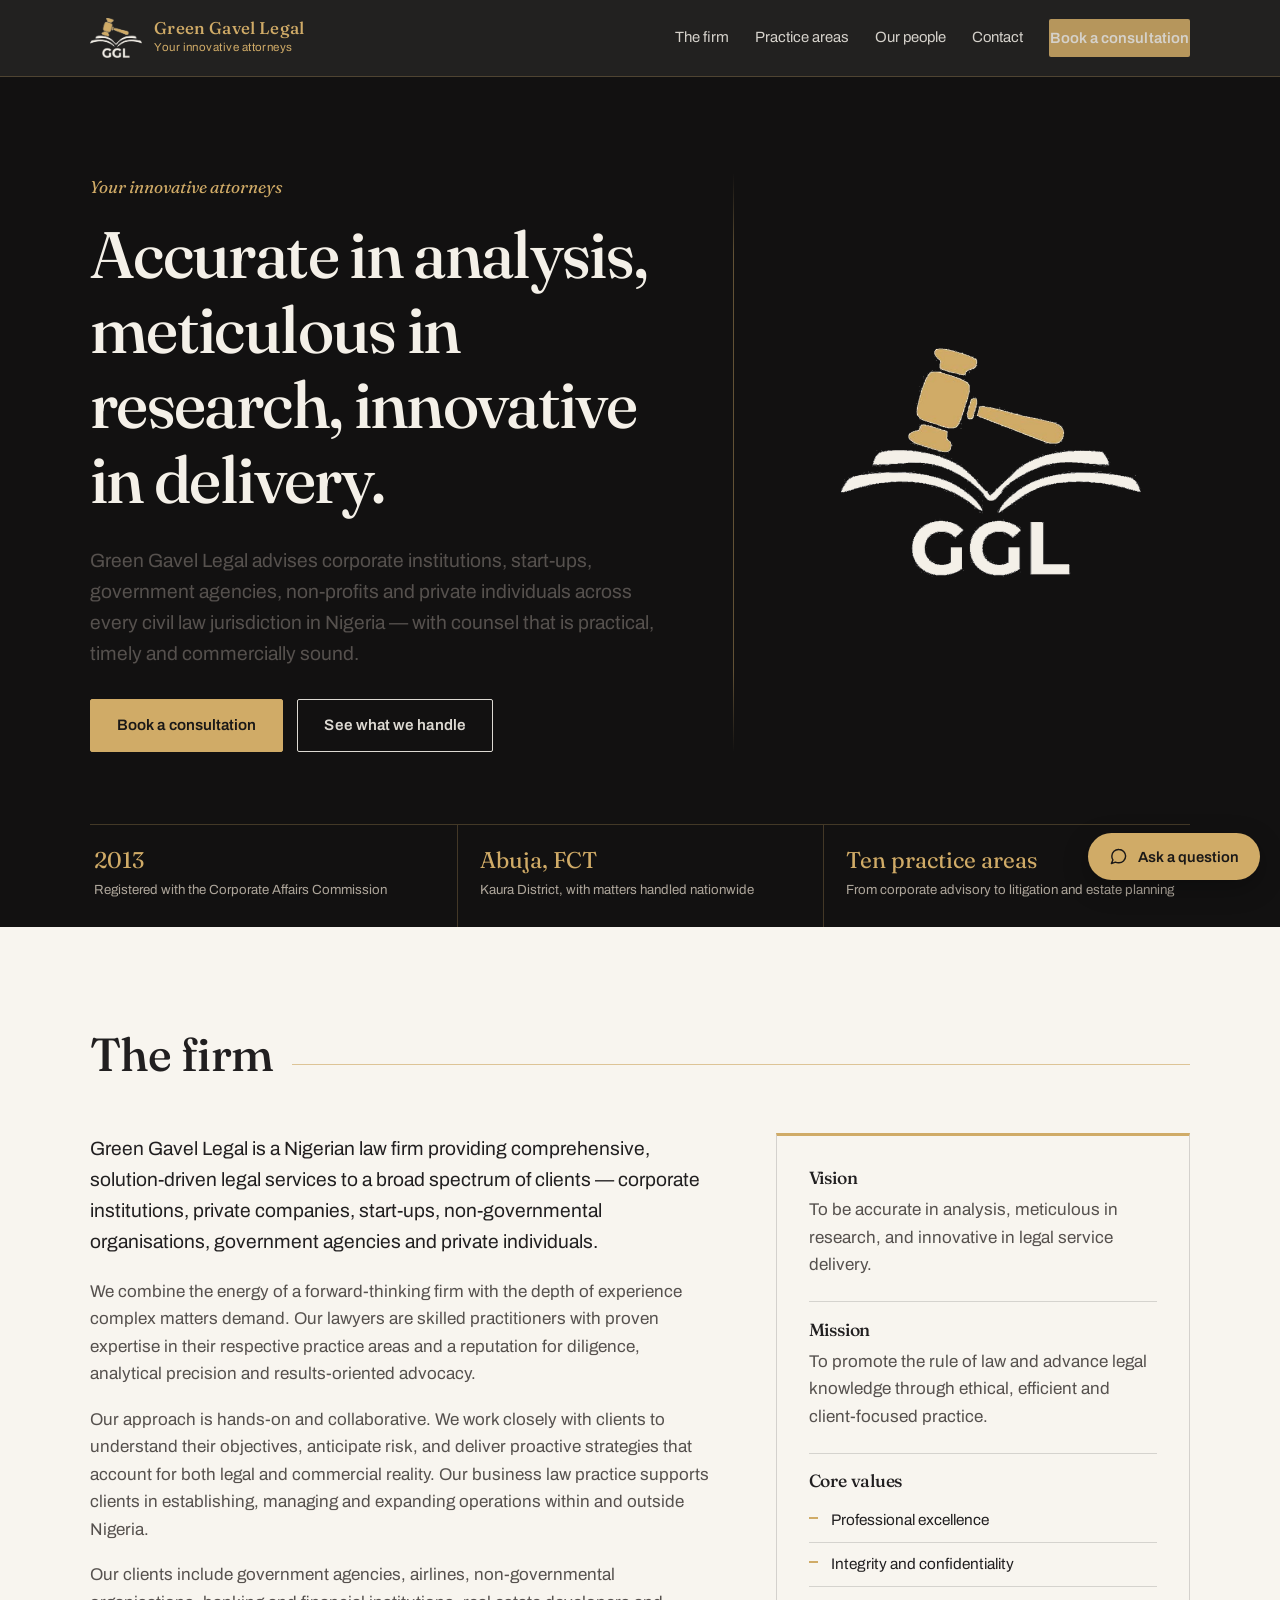
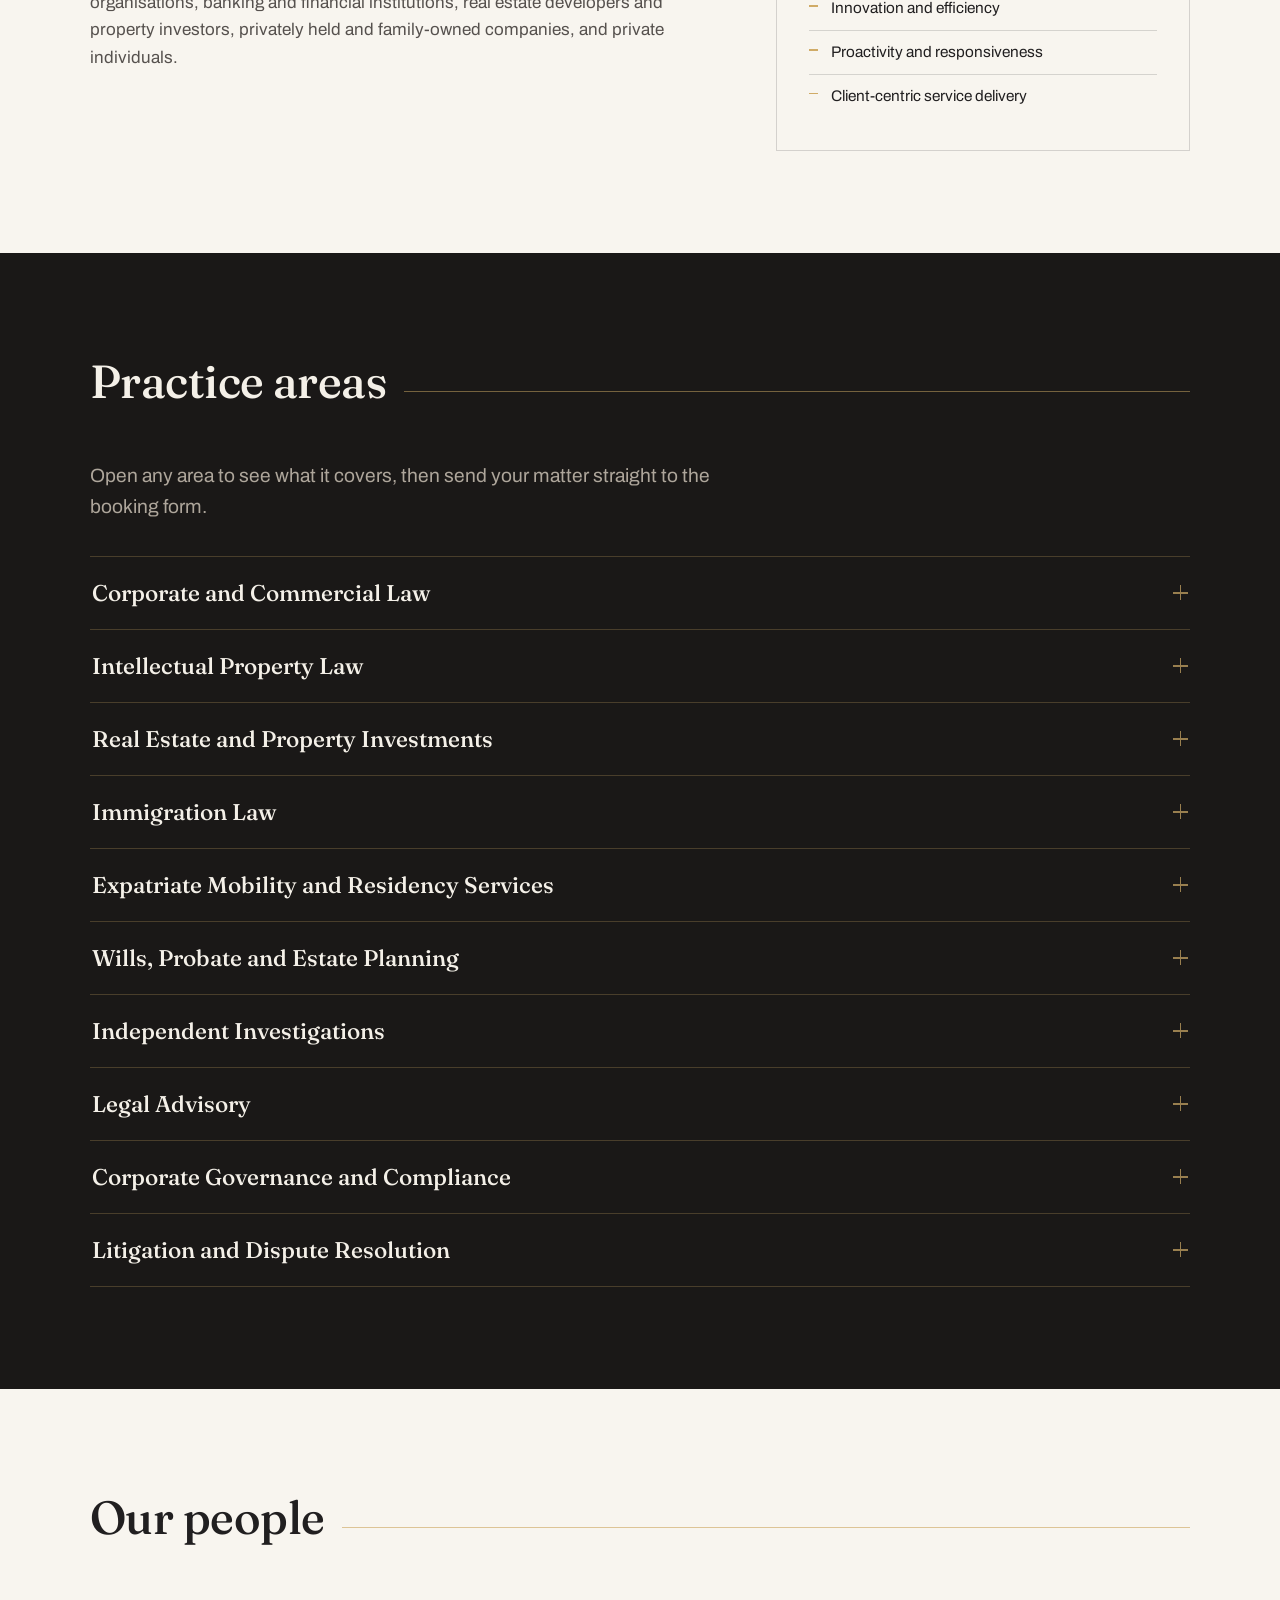
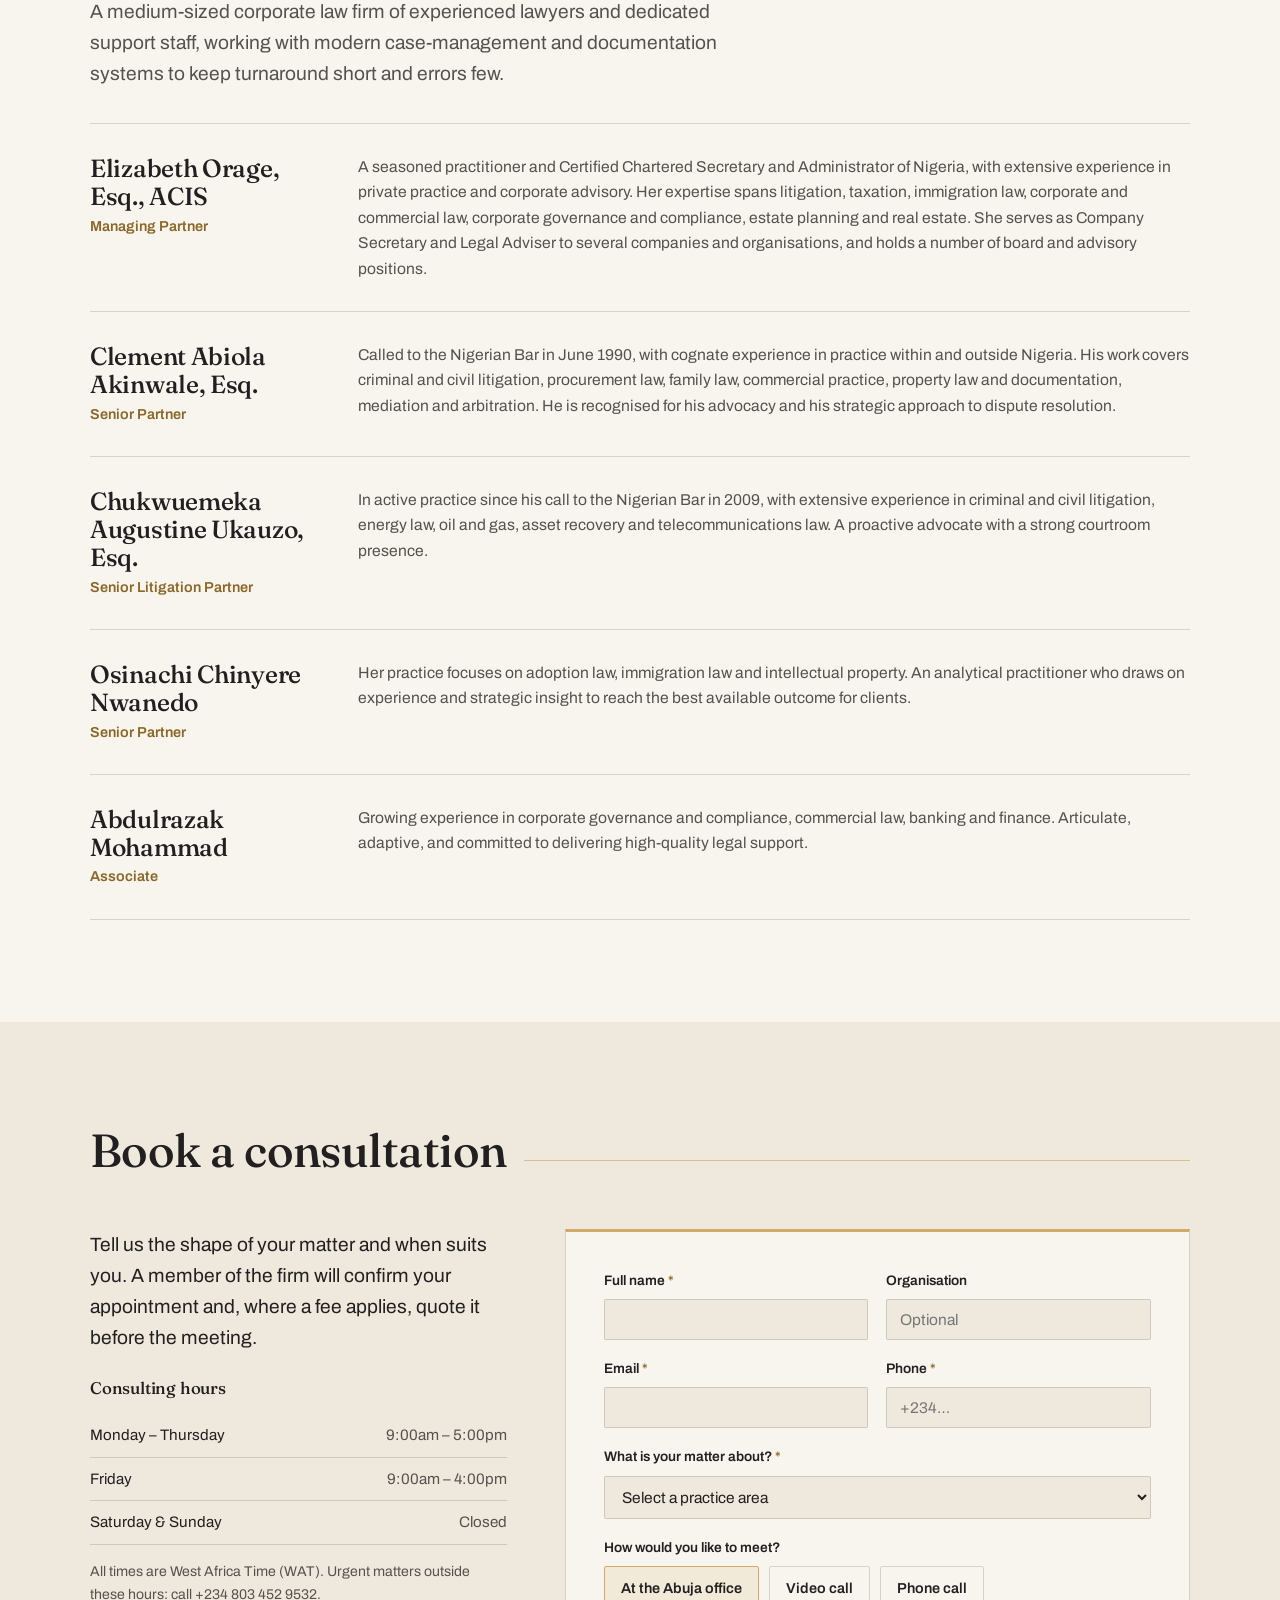
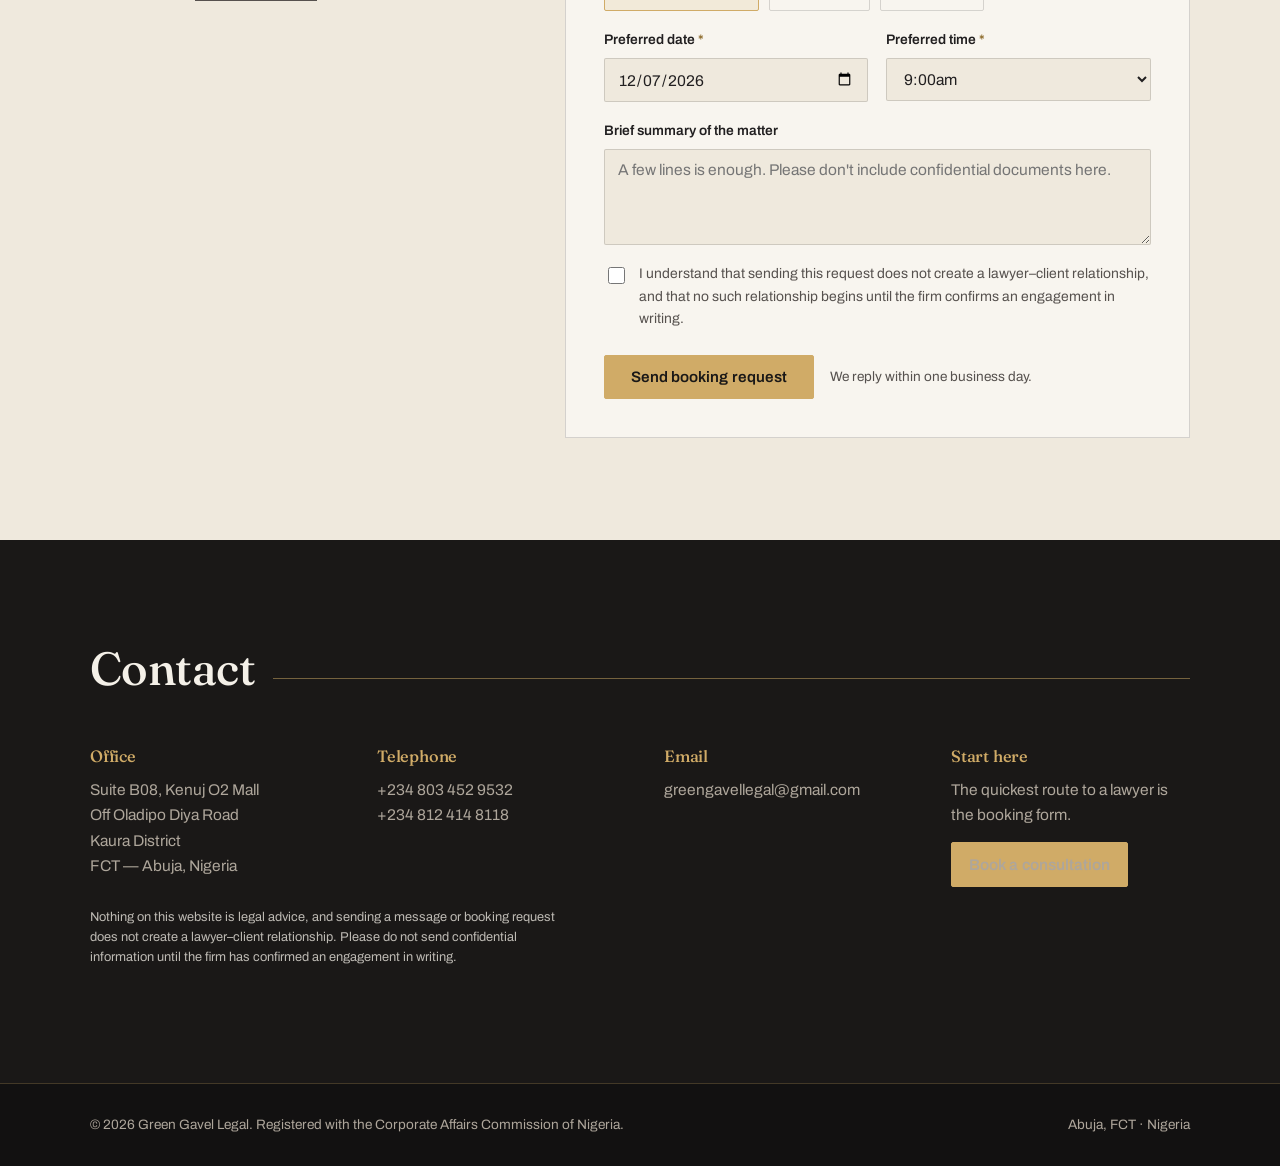
==== commit b6223324: "testing ci/cd" ====
--- a/index.html
+++ b/index.html
@@ -38,7 +38,7 @@
     <div class="wrap">
       <div class="hero-grid">
         <div>
-          <p class="tagline">Your innovative attornies</p>
+          <p class="tagline">Your innovative attorneys</p>
           <h1>Accurate in analysis, meticulous in research, innovative in delivery.</h1>
           <p class="lede muted">Green Gavel Legal advises corporate institutions, start-ups, government agencies, non-profits and private individuals across every civil law jurisdiction in Nigeria — with counsel that is practical, timely and commercially sound.</p>
           <div class="hero-cta">
